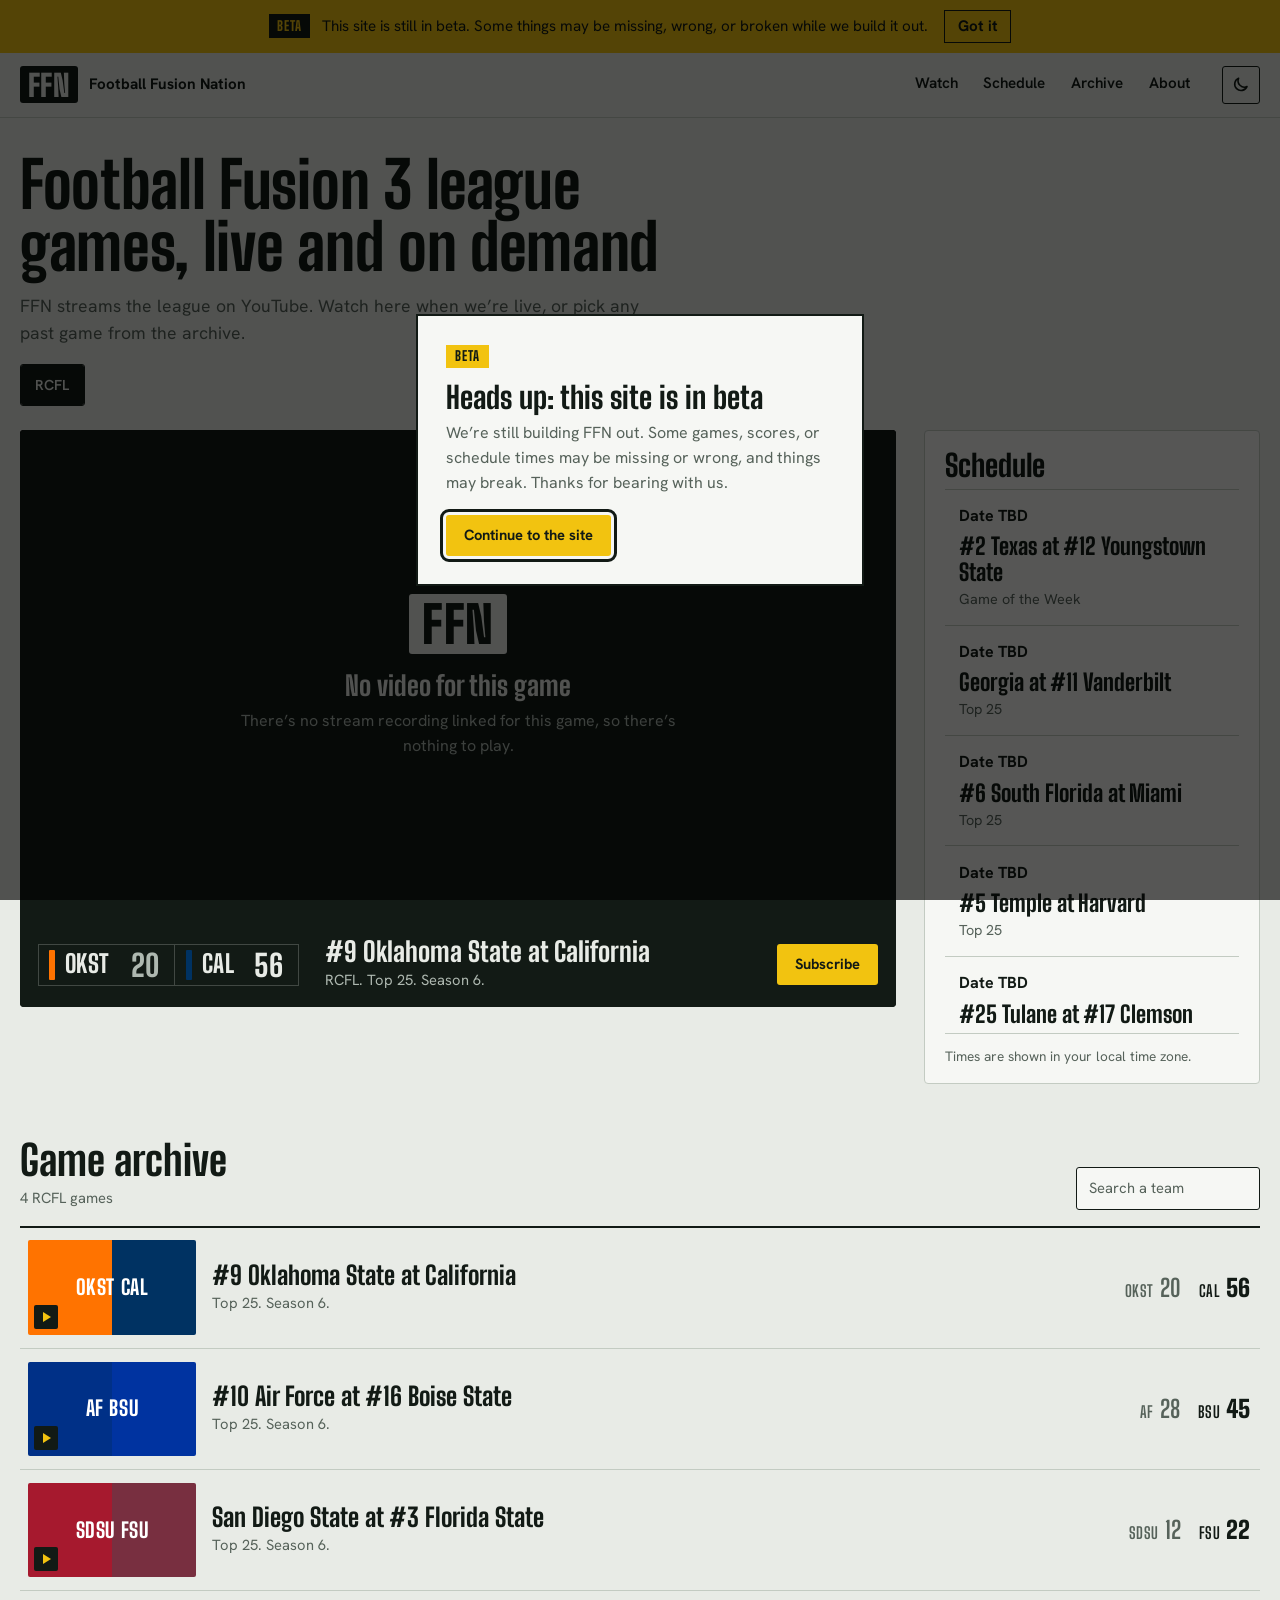
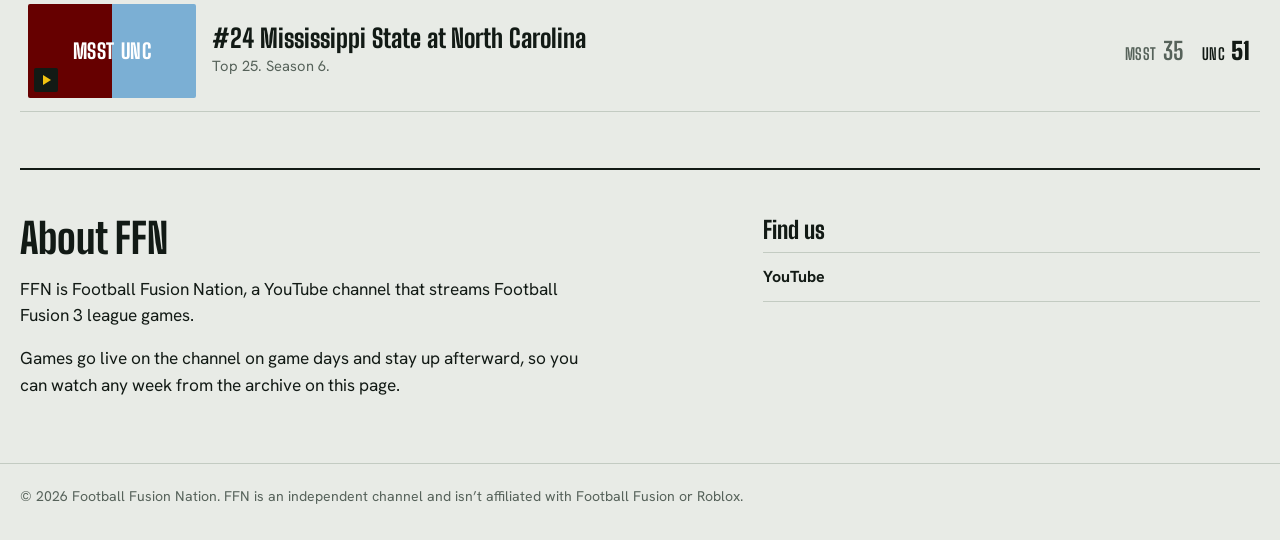
==== index.html @ 001ee881 "Add files via upload" ====
<!doctype html>
<html lang="en">
<head>
<meta charset="utf-8">
<meta name="viewport" content="width=device-width, initial-scale=1">
<script>
  try {
    var t = localStorage.getItem("ffn-theme");
    if (!t) t = matchMedia("(prefers-color-scheme: dark)").matches ? "dark" : "light";
    document.documentElement.setAttribute("data-theme", t);
  } catch (e) {}
</script>
<title>FFN | Football Fusion Nation</title>
<meta name="description" content="Watch Football Fusion 3 league games live and on demand from the FFN YouTube channel.">
<link rel="icon" href="assets/favicon.svg" type="image/svg+xml">
<link rel="preconnect" href="https://fonts.googleapis.com">
<link rel="preconnect" href="https://fonts.gstatic.com" crossorigin>
<link href="https://fonts.googleapis.com/css2?family=Big+Shoulders+Display:wght@700;800;900&family=Hanken+Grotesk:wght@400;500;600;700&display=swap" rel="stylesheet">
<link rel="stylesheet" href="css/style.css">
</head>
<body>

<div class="beta-banner" id="beta-banner" role="region" aria-label="Beta notice" hidden>
  <p><b>Beta</b> This site is still in beta. Some things may be missing, wrong, or broken while we build it out.</p>
  <button type="button" id="beta-close" aria-label="Dismiss beta notice">Got it</button>
</div>

<dialog class="beta-modal" id="beta-modal" aria-labelledby="beta-modal-title">
  <span class="beta-tag">Beta</span>
  <h2 id="beta-modal-title">Heads up: this site is in beta</h2>
  <p>We&rsquo;re still building FFN out. Some games, scores, or schedule times may be missing or wrong, and things may break. Thanks for bearing with us.</p>
  <button type="button" class="btn btn-flag" id="beta-modal-ok">Continue to the site</button>
</dialog>

<header class="site-header">
  <div class="wrap bar">
    <a class="brand" href="#watch" aria-label="FFN, Football Fusion Nation">
      <span class="brand-mark">FFN</span>
      <span class="brand-name">Football Fusion Nation</span>
    </a>
    <nav aria-label="Main">
      <a href="#watch">Watch</a>
      <a href="#schedule">Schedule</a>
      <a href="#archive">Archive</a>
      <a href="#about">About</a>
    </nav>
    <a class="live-pill" id="live-pill" href="#watch" hidden><span class="dot" aria-hidden="true"></span>Live<span class="now-word"> now</span></a>
    <button class="theme-toggle" id="theme-toggle" type="button" aria-label="Switch to dark mode" aria-pressed="false">
      <svg class="moon" viewBox="0 0 24 24" aria-hidden="true"><path d="M20 14.5A8 8 0 0 1 9.5 4 8 8 0 1 0 20 14.5z"/></svg>
      <svg class="sun" viewBox="0 0 24 24" aria-hidden="true"><circle cx="12" cy="12" r="4"/><path d="M12 2v2M12 20v2M4.9 4.9l1.4 1.4M17.7 17.7l1.4 1.4M2 12h2M20 12h2M4.9 19.1l1.4-1.4M17.7 6.3l1.4-1.4"/></svg>
    </button>
  </div>
</header>

<main>
  <section class="hero wrap" id="watch" aria-labelledby="hero-title">
    <div class="hero-head">
      <h1 id="hero-title">Football Fusion 3 league games, live and on demand</h1>
      <p>FFN streams the league on YouTube. Watch here when we&rsquo;re live, or pick any past game from the archive.</p>
      <div class="seg league-tabs" id="league-tabs" role="group" aria-label="League" hidden></div>
    </div>

    <div class="stage">
      <div class="stage-main">
        <div class="player" id="player"></div>
        <div class="now" id="now"></div>
      </div>

      <aside class="panel schedule" id="schedule" aria-labelledby="sched-title">
        <h2 id="sched-title">Schedule</h2>
        <ol class="sched-list" id="sched-list"></ol>
        <p class="sched-note">Times are shown in your local time zone.</p>
      </aside>
    </div>
  </section>

  <section class="archive wrap" id="archive" aria-labelledby="archive-title">
    <div class="section-head">
      <div>
        <h2 id="archive-title">Game archive</h2>
        <p class="count" id="count" aria-live="polite"></p>
      </div>
      <div class="filters">
        <div class="seg" id="seasons" role="group" aria-label="Filter by season"></div>
        <label class="search">
          <span class="sr-only">Search by team</span>
          <input type="search" id="search" placeholder="Search a team" autocomplete="off">
        </label>
      </div>
    </div>
    <ul class="rows" id="rows"></ul>
  </section>

  <section class="about wrap" id="about" aria-labelledby="about-title">
    <div class="about-copy">
      <h2 id="about-title">About FFN</h2>
      <div id="about-text"></div>
    </div>
    <div class="about-links">
      <h3>Find us</h3>
      <ul id="link-list"></ul>
    </div>
  </section>
</main>

<footer class="site-footer">
  <div class="wrap">
    <p>&copy; <span id="year"></span> Football Fusion Nation. FFN is an independent channel and isn&rsquo;t affiliated with Football Fusion or Roblox.</p>
  </div>
</footer>

<script src="js/config.js"></script>
<script src="js/app.js"></script>
</body>
</html>
---- css/style.css ----
:root {
  --chalk: #E8EBE6;
  --paper: #F6F7F4;
  --ink: #121A15;
  --turf: #2D5A3D;
  --flag: #F2C310;
  --line: #C3CBC2;
  --muted: #56625A;
  --on-ink-muted: #AEB8B0;
  --deep: #121A15;      /* always-dark surfaces: player, now-playing bar */
  --on-deep: #E8EBE6;
  color-scheme: light;
  --display: "Big Shoulders Display", "Arial Narrow", "Helvetica Neue", Arial, sans-serif;
  --text: "Hanken Grotesk", "Helvetica Neue", Arial, sans-serif;
}

:root[data-theme="dark"] {
  --chalk: #121212;
  --paper: #1c1c1c;
  --ink: #ececec;
  --turf: #d4d4d4;
  --line: #2e2e2e;
  --muted: #9a9a9a;
  --deep: #000000;
  --on-deep: #ececec;
  --on-ink-muted: #b0b0b0;
  color-scheme: dark;
}

*, *::before, *::after { box-sizing: border-box; }
[hidden] { display: none !important; }
html { scroll-padding-top: 5rem; scroll-behavior: smooth; }
body {
  margin: 0;
  background: var(--chalk);
  color: var(--ink);
  font: 400 1rem/1.55 var(--text);
  -webkit-font-smoothing: antialiased;
}
a { color: var(--turf); }
a:hover { color: var(--ink); }
h1, h2, h3, p, ul, ol { margin: 0; }
ul, ol { padding: 0; list-style: none; }
button { font: inherit; }
:focus-visible { outline: 3px solid var(--ink); outline-offset: 3px; }

.wrap { width: min(1240px, 100% - 2.5rem); margin-inline: auto; }
.sr-only {
  position: absolute; width: 1px; height: 1px; overflow: hidden;
  clip: rect(0 0 0 0); white-space: nowrap;
}

/* ---------- header ---------- */
.site-header {
  position: sticky; top: 0; z-index: 10;
  background: var(--chalk);
  border-bottom: 1px solid var(--line);
}
.bar { display: flex; align-items: center; gap: 2rem; height: 4rem; }
.brand { display: flex; align-items: center; gap: .7rem; text-decoration: none; color: var(--ink); }
.brand-mark {
  font: 900 1.9rem/1 var(--display);
  letter-spacing: .01em;
  background: var(--ink); color: var(--chalk);
  padding: .22rem .5rem .18rem;
  border-radius: 3px;
}
.brand-name { font-weight: 700; font-size: .95rem; }
.site-header nav { display: flex; gap: 1.6rem; margin-left: auto; }
.site-header nav a {
  color: var(--ink); text-decoration: none; font-weight: 600; font-size: .95rem;
  padding-block: .3rem; border-bottom: 2px solid transparent;
}
.site-header nav a:hover { border-bottom-color: var(--turf); }
.live-pill {
  display: inline-flex; align-items: center; gap: .45rem;
  background: var(--flag); color: #121A15;
  font-weight: 700; font-size: .85rem; text-decoration: none;
  padding: .3rem .75rem; border-radius: 2px;
}
.live-pill:hover { color: #121A15; background: #ffd42e; }
.dot { width: .55rem; height: .55rem; border-radius: 50%; background: #121A15; animation: pulse 1.6s ease-in-out infinite; }
@keyframes pulse { 50% { opacity: .25; } }

.theme-toggle {
  display: inline-flex; align-items: center; justify-content: center;
  width: 2.4rem; height: 2.4rem; flex: none; cursor: pointer;
  background: transparent; color: var(--ink);
  border: 1px solid var(--ink); border-radius: 3px;
}
.theme-toggle:hover { background: var(--paper); }
.theme-toggle svg { width: 1.2rem; height: 1.2rem; fill: none; stroke: currentColor; stroke-width: 2; stroke-linecap: round; stroke-linejoin: round; }
.theme-toggle .sun { display: none; }
:root[data-theme="dark"] .theme-toggle .sun { display: block; }
:root[data-theme="dark"] .theme-toggle .moon { display: none; }

/* ---------- hero ---------- */
.league-tabs { margin-top: 1.1rem; }
.filters[hidden] { display: none; }
.hero { padding-block: 2.25rem 3.5rem; }
.hero-head { margin-bottom: 1.5rem; max-width: 46rem; }
.hero-head h1 {
  font: 800 clamp(2.4rem, 5.2vw, 4rem)/.98 var(--display);
  letter-spacing: -.005em;
}
.hero-head p { margin-top: .8rem; color: var(--muted); font-size: 1.1rem; max-width: 40rem; }

.stage { display: grid; grid-template-columns: minmax(0, 1fr) 21rem; gap: 1.75rem; align-items: start; }
.stage-main { border-radius: 4px; overflow: hidden; background: var(--deep); }

.player { position: relative; aspect-ratio: 16 / 9; background: #000; }
.player iframe { position: absolute; inset: 0; width: 100%; height: 100%; border: 0; }
.player-empty {
  position: absolute; inset: 0;
  display: flex; flex-direction: column; align-items: center; justify-content: center;
  gap: .5rem; padding: 1.5rem; text-align: center;
  background: var(--deep); color: var(--on-deep);
}
.player-empty .brand-mark { background: var(--on-deep); color: var(--deep); font-size: 3.2rem; padding: .3rem .8rem .25rem; margin-bottom: .6rem; }
.empty-title { font: 800 1.7rem/1.1 var(--display); }
.empty-body { color: var(--on-ink-muted); max-width: 30rem; }

/* now playing bar */
.now {
  display: flex; flex-wrap: wrap; align-items: center; gap: 1rem 1.6rem;
  padding: .9rem 1.1rem;
  background: var(--deep); color: var(--on-deep);
}
.bug { display: flex; border: 1px solid rgba(232, 235, 230, .22); }
.bug-team { display: flex; align-items: center; gap: .6rem; padding: .3rem .95rem .3rem .65rem; }
.bug-team + .bug-team { border-left: 1px solid rgba(232, 235, 230, .22); }
.bug-swatch { width: .4rem; height: 1.9rem; border-radius: 1px; flex: none; }
.bug-abbr { font: 800 1.55rem/1 var(--display); letter-spacing: .02em; }
.bug-score { font: 800 1.9rem/1 var(--display); font-variant-numeric: tabular-nums; color: var(--on-ink-muted); min-width: 1.3em; text-align: right; }
.bug-team.won .bug-score { color: var(--on-deep); }
.live-tag {
  display: inline-flex; align-items: center; gap: .45rem; align-self: center;
  background: var(--flag); color: #121A15;
  font-weight: 700; font-size: .9rem; padding: .35rem .8rem; border-radius: 2px;
}
.now-meta { flex: 1 1 14rem; min-width: 0; }
.now-title { font: 800 1.7rem/1.1 var(--display); }
.now-sub { color: var(--on-ink-muted); font-size: .92rem; margin-top: .15rem; }
.actions { display: flex; flex-wrap: wrap; gap: .6rem; }
.btn {
  display: inline-block; cursor: pointer; text-decoration: none; text-align: center;
  font-weight: 700; font-size: .92rem; line-height: 1;
  padding: .7rem 1rem; border-radius: 3px; border: 2px solid transparent;
}
.btn-flag { background: var(--flag); color: #121A15; }
.btn-flag:hover { background: #ffd42e; color: #121A15; }
.btn-ghost { background: transparent; color: var(--on-deep); border-color: rgba(232, 235, 230, .4); }
.btn-ghost:hover { border-color: var(--on-deep); color: var(--on-deep); }
.now :focus-visible { outline-color: var(--flag); }

/* schedule */
.panel { background: var(--paper); border: 1px solid var(--line); border-radius: 4px; }
.schedule { padding: 1.2rem 1.25rem 1rem; }
.schedule h2 { font: 800 1.9rem/1 var(--display); margin-bottom: .5rem; }
.sched-item { padding: .9rem 0 .9rem .9rem; border-top: 1px solid var(--line); position: relative; }
.sched-item.is-next::before, .sched-item.is-live::before {
  content: ""; position: absolute; left: 0; top: .9rem; bottom: .9rem; width: 4px; background: var(--flag);
}
.sched-when { font-weight: 700; }
.sched-time { color: var(--muted); font-size: .92rem; }
.sched-match { font: 800 1.45rem/1.1 var(--display); margin-top: .35rem; }
.sched-meta { color: var(--muted); font-size: .9rem; margin-top: .15rem; }
.sched-item .live-tag { margin-top: .5rem; }
.sched-empty { padding: .9rem 0; border-top: 1px solid var(--line); color: var(--muted); }
.sched-note { border-top: 1px solid var(--line); padding-top: .8rem; color: var(--muted); font-size: .85rem; }

/* ---------- archive ---------- */
.archive { padding-block: 0 3.5rem; }
.section-head {
  display: flex; flex-wrap: wrap; align-items: flex-end; justify-content: space-between;
  gap: 1rem 2rem; padding-bottom: 1rem; border-bottom: 2px solid var(--ink);
}
.section-head h2, .about h2 { font: 800 2.6rem/1 var(--display); }
.count { color: var(--muted); font-size: .92rem; margin-top: .3rem; }
.filters { display: flex; flex-wrap: wrap; gap: .75rem; }
.seg { display: inline-flex; border: 1px solid var(--ink); border-radius: 3px; overflow: hidden; }
.seg button {
  background: transparent; color: var(--ink); border: 0; cursor: pointer;
  font-weight: 600; font-size: .9rem; padding: .55rem .9rem;
}
.seg button + button { border-left: 1px solid var(--ink); }
.seg button:hover { background: var(--paper); }
.seg button[aria-pressed="true"] { background: var(--ink); color: var(--chalk); }
.search input {
  font: inherit; font-size: .92rem; width: 11.5rem;
  padding: .55rem .75rem; background: var(--paper); color: var(--ink);
  border: 1px solid var(--ink); border-radius: 3px;
}
.search input::placeholder { color: var(--muted); }

.row {
  display: grid; grid-template-columns: 10.5rem minmax(0, 1fr) auto; gap: 1rem; align-items: center;
  width: 100%; text-align: left; cursor: pointer;
  background: transparent; color: inherit; border: 0; border-bottom: 1px solid var(--line);
  padding: .8rem .6rem .8rem .5rem;
}
.row:hover { background: var(--paper); }
.row[aria-current="true"] { background: var(--paper); box-shadow: inset 4px 0 0 var(--flag); }
.row:focus-visible { outline-offset: -3px; }
.thumb {
  position: relative; aspect-ratio: 16 / 9; background: var(--deep); overflow: hidden; border-radius: 2px;
}
.thumb img { display: block; width: 100%; height: 100%; object-fit: cover; }
.thumb.blank { display: flex; align-items: center; justify-content: center; color: #fff; font: 800 1.3rem/1 var(--display); letter-spacing: .03em; }
.thumb::after {
  content: ""; position: absolute; left: .4rem; bottom: .4rem; width: 1.5rem; height: 1.5rem;
  background: #121A15 url("data:image/svg+xml,%3Csvg xmlns='http://www.w3.org/2000/svg' viewBox='0 0 24 24'%3E%3Cpath d='M9 7l8 5-8 5z' fill='%23F2C310'/%3E%3C/svg%3E") center / 100% no-repeat;
  border-radius: 2px;
}
.row-title, .row-sub { display: block; }
.row-title { font: 800 1.6rem/1.1 var(--display); }
.row-sub { color: var(--muted); font-size: .92rem; margin-top: .15rem; }
.row-score { display: flex; gap: 1.1rem; font-variant-numeric: tabular-nums; font-weight: 600; color: var(--muted); }
.row-score .side { display: inline-flex; gap: .4rem; align-items: baseline; }
.row-score .abbr { font: 700 1rem/1 var(--display); letter-spacing: .03em; }
.row-score .num { font: 700 1.5rem/1 var(--display); }
.row-score .win { color: var(--ink); }
.row-score .win .num { font-weight: 900; }
.rows-empty { padding: 2rem .5rem; color: var(--muted); }

/* ---------- about ---------- */
.about {
  display: grid; grid-template-columns: minmax(0, 1.4fr) minmax(0, 1fr); gap: 3rem;
  padding-block: 3rem 4rem; border-top: 2px solid var(--ink);
}
.about-copy p { margin-top: 1rem; max-width: 36rem; font-size: 1.08rem; }
.about-links h3 { font: 800 1.5rem/1 var(--display); margin-bottom: .6rem; }
.about-links li { border-top: 1px solid var(--line); }
.about-links li:last-child { border-bottom: 1px solid var(--line); }
.about-links a { display: block; padding: .75rem 0; font-weight: 700; color: var(--ink); text-decoration: none; }
.about-links a:hover { color: var(--turf); text-decoration: underline; text-underline-offset: 3px; }

.site-footer { border-top: 1px solid var(--line); padding-block: 1.4rem 2rem; color: var(--muted); font-size: .88rem; }

/* ---------- small screens ---------- */
@media (max-width: 980px) {
  .stage { grid-template-columns: minmax(0, 1fr); }
  .about { grid-template-columns: minmax(0, 1fr); gap: 2rem; }
}
@media (max-width: 640px) {
  .wrap { width: calc(100% - 1.75rem); }
  .brand-name { display: none; }
  .bar { gap: .5rem; }
  .brand-mark { font-size: 1.6rem; padding-inline: .4rem; }
  .live-pill { padding-inline: .5rem; }
  .site-header nav { gap: .75rem; }
  .site-header nav a[href="#about"], .now-word { display: none; }
  .site-header nav a { font-size: .88rem; }
  .row { grid-template-columns: 6.5rem minmax(0, 1fr); gap: .75rem; }
  .row-score { grid-column: 2; }
  .row-title { font-size: 1.35rem; }
  .thumb.blank { font-size: .95rem; }
  .hero { padding-top: 1.5rem; }
  .search input { width: 100%; }
  .search { flex: 1 1 100%; }
  .section-head h2, .about h2 { font-size: 2.1rem; }
}
@media (prefers-reduced-motion: reduce) {
  html { scroll-behavior: auto; }
  .dot { animation: none; }
}

/* long schedules scroll inside the panel */
.sched-list { max-height: 34rem; overflow-y: auto; }

/* beta notice */
.beta-banner {
  display: flex; align-items: center; justify-content: center; gap: 1rem; flex-wrap: wrap;
  padding: .6rem 1rem; background: var(--flag); color: #121A15; font-size: .95rem; text-align: center;
}
.beta-banner p { margin: 0; }
.beta-banner b {
  font: 800 .85rem/1 var(--display); letter-spacing: .08em; text-transform: uppercase;
  background: #121A15; color: var(--flag); padding: .25rem .5rem; margin-right: .5rem;
}
.beta-banner button {
  font: inherit; font-weight: 700; color: #121A15; background: transparent;
  border: 1.5px solid #121A15; padding: .25rem .8rem; cursor: pointer;
}
.beta-banner button:hover { background: #121A15; color: var(--flag); }
.beta-banner button:focus-visible { outline: 3px solid #121A15; outline-offset: 2px; }

/* beta popup */
.beta-modal {
  width: min(92vw, 28rem); padding: 1.75rem; border: 2px solid var(--ink);
  background: var(--paper); color: var(--ink); text-align: left;
}
.beta-modal::backdrop { background: rgba(0, 0, 0, .65); }
.beta-modal .beta-tag {
  display: inline-block; font: 800 .85rem/1 var(--display); letter-spacing: .08em; text-transform: uppercase;
  background: var(--flag); color: #121A15; padding: .3rem .55rem;
}
.beta-modal h2 { margin: .8rem 0 .5rem; font: 800 1.9rem/1.05 var(--display); }
.beta-modal p { margin: 0 0 1.2rem; color: var(--muted); }
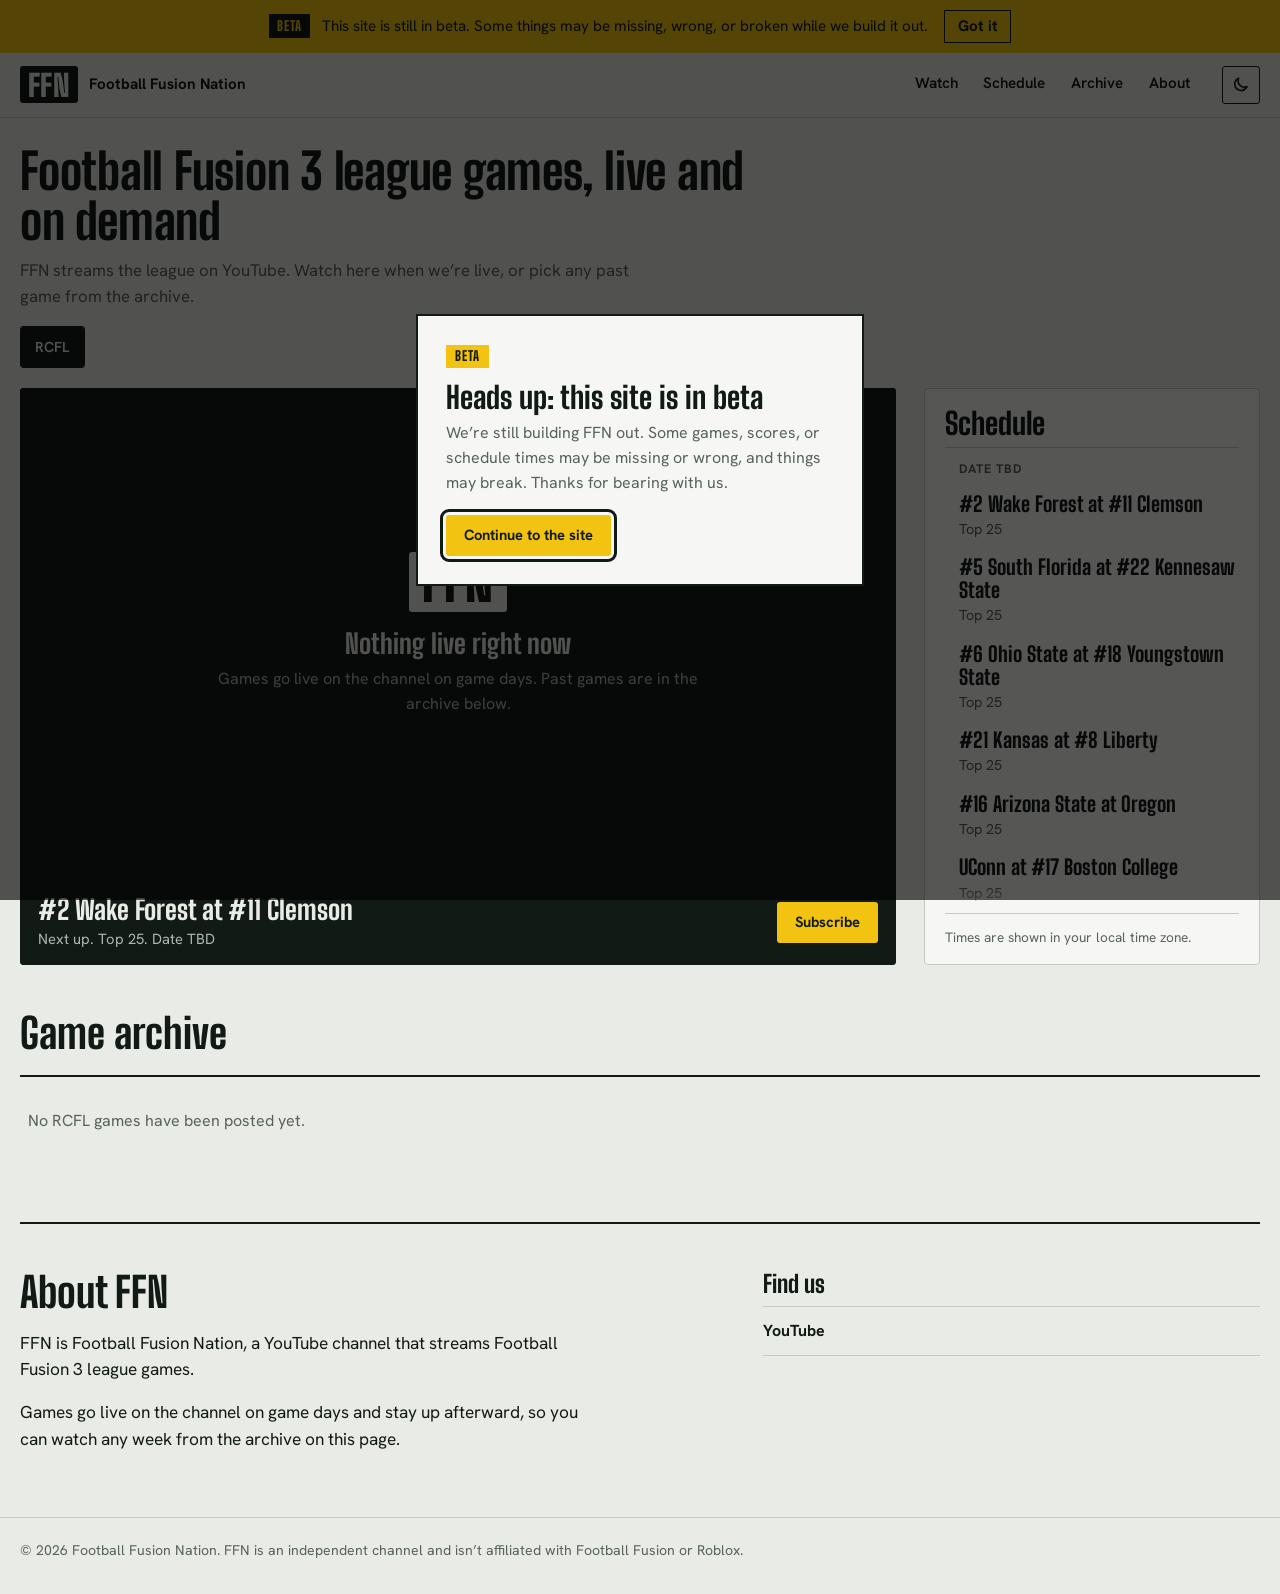
==== commit 70e5a1eb: "Add files via upload" ====
--- a/index.html
+++ b/index.html
@@ -68,7 +68,7 @@
 
       <aside class="panel schedule" id="schedule" aria-labelledby="sched-title">
         <h2 id="sched-title">Schedule</h2>
-        <ol class="sched-list" id="sched-list"></ol>
+        <div class="sched-scroll"><ol class="sched-list" id="sched-list"></ol></div>
         <p class="sched-note">Times are shown in your local time zone.</p>
       </aside>
     </div>
--- a/css/style.css
+++ b/css/style.css
@@ -97,15 +97,15 @@
 /* ---------- hero ---------- */
 .league-tabs { margin-top: 1.1rem; }
 .filters[hidden] { display: none; }
-.hero { padding-block: 2.25rem 3.5rem; }
-.hero-head { margin-bottom: 1.5rem; max-width: 46rem; }
+.hero { padding-block: 1.75rem 3rem; }
+.hero-head { margin-bottom: 1.25rem; max-width: 46rem; }
 .hero-head h1 {
-  font: 800 clamp(2.4rem, 5.2vw, 4rem)/.98 var(--display);
+  font: 800 clamp(2.1rem, 4vw, 3.1rem)/1.02 var(--display);
   letter-spacing: -.005em;
 }
-.hero-head p { margin-top: .8rem; color: var(--muted); font-size: 1.1rem; max-width: 40rem; }
-
-.stage { display: grid; grid-template-columns: minmax(0, 1fr) 21rem; gap: 1.75rem; align-items: start; }
+.hero-head p { margin-top: .6rem; color: var(--muted); font-size: 1.05rem; max-width: 40rem; }
+
+.stage { display: grid; grid-template-columns: minmax(0, 1fr) 21rem; gap: 1.75rem; align-items: stretch; }
 .stage-main { border-radius: 4px; overflow: hidden; background: var(--deep); }
 
 .player { position: relative; aspect-ratio: 16 / 9; background: #000; }
@@ -155,7 +155,7 @@
 
 /* schedule */
 .panel { background: var(--paper); border: 1px solid var(--line); border-radius: 4px; }
-.schedule { padding: 1.2rem 1.25rem 1rem; }
+.schedule { padding: 1.2rem 1.25rem 1rem; display: flex; flex-direction: column; }
 .schedule h2 { font: 800 1.9rem/1 var(--display); margin-bottom: .5rem; }
 .sched-item { padding: .9rem 0 .9rem .9rem; border-top: 1px solid var(--line); position: relative; }
 .sched-item.is-next::before, .sched-item.is-live::before {
@@ -265,8 +265,23 @@
   .dot { animation: none; }
 }
 
-/* long schedules scroll inside the panel */
-.sched-list { max-height: 34rem; overflow-y: auto; }
+/* long schedules scroll inside the panel, which matches the player's height on wide screens */
+.sched-scroll { flex: 1 1 auto; position: relative; min-height: 14rem; }
+.sched-list {
+  position: absolute; inset: 0; overflow-y: auto; padding-bottom: 1.5rem;
+  -webkit-mask-image: linear-gradient(to bottom, #000 calc(100% - 1.75rem), transparent);
+  mask-image: linear-gradient(to bottom, #000 calc(100% - 1.75rem), transparent);
+}
+.sched-group {
+  padding: .75rem 0 .35rem .9rem; border-top: 1px solid var(--line);
+  font-weight: 700; font-size: .78rem; letter-spacing: .08em; text-transform: uppercase; color: var(--muted);
+}
+.sched-item.tbd { padding-block: .5rem; border-top: 0; }
+.sched-item.tbd .sched-match { margin-top: 0; font-size: 1.3rem; }
+@media (max-width: 980px) {
+  .sched-scroll { min-height: 0; }
+  .sched-list { position: static; max-height: 26rem; }
+}
 
 /* beta notice */
 .beta-banner {
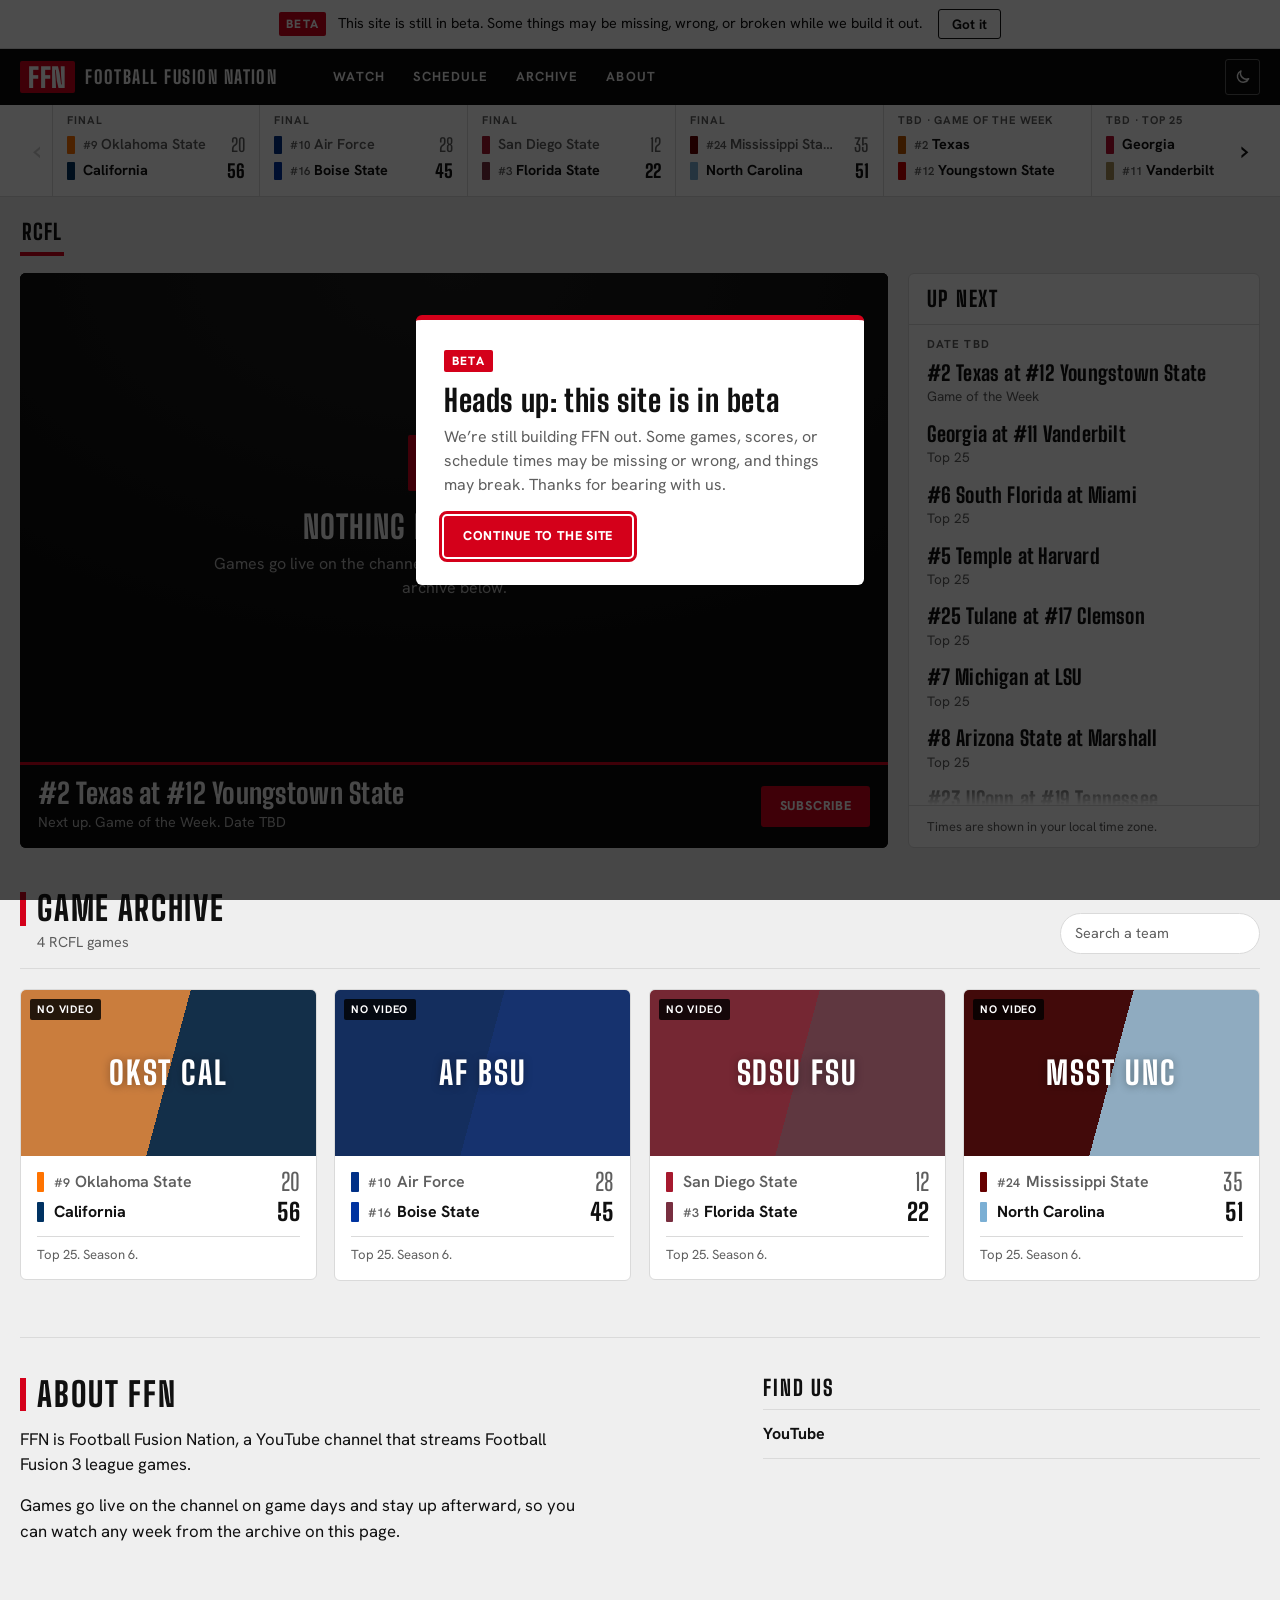
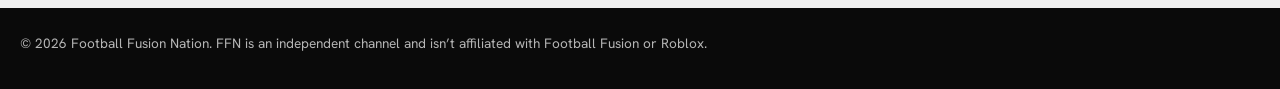
==== commit 2b41966b: "Add files via upload" ====
--- a/index.html
+++ b/index.html
@@ -52,13 +52,18 @@
   </div>
 </header>
 
+<section class="scorestrip" id="scorestrip" aria-label="Scores and upcoming games" hidden>
+  <div class="wrap strip-wrap">
+    <button class="strip-arrow" id="strip-prev" type="button" aria-label="Scroll scores left">&lsaquo;</button>
+    <div class="strip" id="strip"></div>
+    <button class="strip-arrow" id="strip-next" type="button" aria-label="Scroll scores right">&rsaquo;</button>
+  </div>
+</section>
+
 <main>
   <section class="hero wrap" id="watch" aria-labelledby="hero-title">
-    <div class="hero-head">
-      <h1 id="hero-title">Football Fusion 3 league games, live and on demand</h1>
-      <p>FFN streams the league on YouTube. Watch here when we&rsquo;re live, or pick any past game from the archive.</p>
-      <div class="seg league-tabs" id="league-tabs" role="group" aria-label="League" hidden></div>
-    </div>
+    <h1 class="sr-only" id="hero-title">Football Fusion Nation: Football Fusion 3 league games, live and on demand</h1>
+    <div class="seg league-tabs" id="league-tabs" role="group" aria-label="League" hidden></div>
 
     <div class="stage">
       <div class="stage-main">
@@ -67,7 +72,7 @@
       </div>
 
       <aside class="panel schedule" id="schedule" aria-labelledby="sched-title">
-        <h2 id="sched-title">Schedule</h2>
+        <h2 id="sched-title">Up next</h2>
         <div class="sched-scroll"><ol class="sched-list" id="sched-list"></ol></div>
         <p class="sched-note">Times are shown in your local time zone.</p>
       </aside>
@@ -88,7 +93,7 @@
         </label>
       </div>
     </div>
-    <ul class="rows" id="rows"></ul>
+    <ul class="cards" id="rows"></ul>
   </section>
 
   <section class="about wrap" id="about" aria-labelledby="about-title">
--- a/css/style.css
+++ b/css/style.css
@@ -1,50 +1,54 @@
+/* FFN site styles. Light and dark share one set of tokens. */
 :root {
-  --chalk: #E8EBE6;
-  --paper: #F6F7F4;
-  --ink: #121A15;
-  --turf: #2D5A3D;
-  --flag: #F2C310;
-  --line: #C3CBC2;
-  --muted: #56625A;
-  --on-ink-muted: #AEB8B0;
-  --deep: #121A15;      /* always-dark surfaces: player, now-playing bar */
-  --on-deep: #E8EBE6;
+  --chalk: #efefef;        /* page */
+  --paper: #ffffff;        /* cards, panels */
+  --ink: #101010;
+  --accent: #d4001a;
+  --flag: var(--accent);   /* kept for admin.css */
+  --on-accent: #ffffff;
+  --turf: #1a7a3c;         /* "ok" green in the admin */
+  --line: #dadada;
+  --muted: #5e5e5e;
+  --on-ink-muted: #b5b5b5;
+  --deep: #0a0a0a;         /* always-dark surfaces: header, player, footer */
+  --on-deep: #f2f2f2;
   color-scheme: light;
   --display: "Big Shoulders Display", "Arial Narrow", "Helvetica Neue", Arial, sans-serif;
   --text: "Hanken Grotesk", "Helvetica Neue", Arial, sans-serif;
 }
 
 :root[data-theme="dark"] {
-  --chalk: #121212;
-  --paper: #1c1c1c;
-  --ink: #ececec;
-  --turf: #d4d4d4;
-  --line: #2e2e2e;
-  --muted: #9a9a9a;
+  --chalk: #0e0e0e;
+  --paper: #1a1a1a;
+  --ink: #f0f0f0;
+  --accent: #ff2a3f;
+  --turf: #7bd88f;
+  --line: #2b2b2b;
+  --muted: #9d9d9d;
   --deep: #000000;
-  --on-deep: #ececec;
+  --on-deep: #f0f0f0;
   --on-ink-muted: #b0b0b0;
   color-scheme: dark;
 }
 
 *, *::before, *::after { box-sizing: border-box; }
 [hidden] { display: none !important; }
-html { scroll-padding-top: 5rem; scroll-behavior: smooth; }
+html { scroll-padding-top: 4.5rem; scroll-behavior: smooth; }
 body {
   margin: 0;
   background: var(--chalk);
   color: var(--ink);
-  font: 400 1rem/1.55 var(--text);
+  font: 400 1rem/1.5 var(--text);
   -webkit-font-smoothing: antialiased;
 }
-a { color: var(--turf); }
-a:hover { color: var(--ink); }
+a { color: var(--ink); text-underline-offset: 3px; }
+a:hover { color: var(--accent); }
 h1, h2, h3, p, ul, ol { margin: 0; }
 ul, ol { padding: 0; list-style: none; }
 button { font: inherit; }
-:focus-visible { outline: 3px solid var(--ink); outline-offset: 3px; }
-
-.wrap { width: min(1240px, 100% - 2.5rem); margin-inline: auto; }
+:focus-visible { outline: 3px solid var(--accent); outline-offset: 2px; }
+
+.wrap { width: min(1280px, 100% - 2.5rem); margin-inline: auto; }
 .sr-only {
   position: absolute; width: 1px; height: 1px; overflow: hidden;
   clip: rect(0 0 0 0); white-space: nowrap;
@@ -53,60 +57,104 @@
 /* ---------- header ---------- */
 .site-header {
   position: sticky; top: 0; z-index: 10;
-  background: var(--chalk);
-  border-bottom: 1px solid var(--line);
-}
-.bar { display: flex; align-items: center; gap: 2rem; height: 4rem; }
-.brand { display: flex; align-items: center; gap: .7rem; text-decoration: none; color: var(--ink); }
+  background: var(--deep); color: var(--on-deep);
+}
+.bar { display: flex; align-items: center; gap: 1.5rem; height: 3.5rem; }
+.brand { display: flex; align-items: center; gap: .65rem; text-decoration: none; color: var(--on-deep); }
+.brand:hover { color: var(--on-deep); }
 .brand-mark {
-  font: 900 1.9rem/1 var(--display);
-  letter-spacing: .01em;
-  background: var(--ink); color: var(--chalk);
-  padding: .22rem .5rem .18rem;
-  border-radius: 3px;
-}
-.brand-name { font-weight: 700; font-size: .95rem; }
-.site-header nav { display: flex; gap: 1.6rem; margin-left: auto; }
+  font: 900 1.7rem/1 var(--display);
+  letter-spacing: .02em;
+  background: var(--accent); color: var(--on-accent);
+  padding: .2rem .5rem .16rem;
+  border-radius: 2px;
+}
+.brand-name { font: 800 1.15rem/1 var(--display); letter-spacing: .08em; text-transform: uppercase; }
+.site-header nav { display: flex; gap: .25rem; margin-left: 1.25rem; }
 .site-header nav a {
-  color: var(--ink); text-decoration: none; font-weight: 600; font-size: .95rem;
-  padding-block: .3rem; border-bottom: 2px solid transparent;
-}
-.site-header nav a:hover { border-bottom-color: var(--turf); }
+  color: var(--on-deep); text-decoration: none;
+  font: 700 .82rem/1 var(--text); letter-spacing: .08em; text-transform: uppercase;
+  padding: 1.3rem .75rem 1.2rem; border-bottom: 3px solid transparent;
+}
+.site-header nav a:hover { border-bottom-color: var(--accent); color: var(--on-deep); }
 .live-pill {
+  margin-left: auto;
   display: inline-flex; align-items: center; gap: .45rem;
-  background: var(--flag); color: #121A15;
-  font-weight: 700; font-size: .85rem; text-decoration: none;
-  padding: .3rem .75rem; border-radius: 2px;
-}
-.live-pill:hover { color: #121A15; background: #ffd42e; }
-.dot { width: .55rem; height: .55rem; border-radius: 50%; background: #121A15; animation: pulse 1.6s ease-in-out infinite; }
+  background: var(--accent); color: var(--on-accent);
+  font: 800 .78rem/1 var(--text); letter-spacing: .08em; text-transform: uppercase; text-decoration: none;
+  padding: .45rem .7rem; border-radius: 2px;
+}
+.live-pill:hover { color: var(--on-accent); filter: brightness(1.1); }
+.dot { width: .55rem; height: .55rem; border-radius: 50%; background: currentColor; animation: pulse 1.6s ease-in-out infinite; }
 @keyframes pulse { 50% { opacity: .25; } }
 
 .theme-toggle {
+  margin-left: auto;
   display: inline-flex; align-items: center; justify-content: center;
-  width: 2.4rem; height: 2.4rem; flex: none; cursor: pointer;
-  background: transparent; color: var(--ink);
-  border: 1px solid var(--ink); border-radius: 3px;
-}
-.theme-toggle:hover { background: var(--paper); }
-.theme-toggle svg { width: 1.2rem; height: 1.2rem; fill: none; stroke: currentColor; stroke-width: 2; stroke-linecap: round; stroke-linejoin: round; }
+  width: 2.2rem; height: 2.2rem; flex: none; cursor: pointer;
+  background: transparent; color: var(--on-deep);
+  border: 1px solid rgba(255, 255, 255, .35); border-radius: 3px;
+}
+.live-pill:not([hidden]) + .theme-toggle { margin-left: 0; }
+.theme-toggle:hover { border-color: var(--on-deep); }
+.theme-toggle svg { width: 1.1rem; height: 1.1rem; fill: none; stroke: currentColor; stroke-width: 2; stroke-linecap: round; stroke-linejoin: round; }
 .theme-toggle .sun { display: none; }
 :root[data-theme="dark"] .theme-toggle .sun { display: block; }
 :root[data-theme="dark"] .theme-toggle .moon { display: none; }
 
+/* ---------- score strip ---------- */
+.scorestrip { background: var(--paper); border-bottom: 1px solid var(--line); }
+.strip-wrap { display: flex; align-items: stretch; }
+.strip {
+  display: flex; flex: 1; min-width: 0; overflow-x: auto;
+  scroll-snap-type: x proximity; scrollbar-width: none;
+}
+.strip::-webkit-scrollbar { display: none; }
+.strip-arrow {
+  flex: none; width: 2rem; border: 0; background: transparent; color: var(--ink);
+  font: 400 1.9rem/1 var(--text); cursor: pointer;
+}
+.strip-arrow:hover:not([disabled]) { color: var(--accent); }
+.strip-arrow[disabled] { opacity: .2; cursor: default; }
+.sc {
+  flex: none; width: 13rem; scroll-snap-align: start; text-align: left;
+  display: block; padding: .6rem .9rem .7rem;
+  background: transparent; color: var(--ink);
+  border: 0; border-right: 1px solid var(--line); border-radius: 0;
+}
+.strip .sc:first-child { border-left: 1px solid var(--line); }
+button.sc { cursor: pointer; }
+button.sc:hover { background: var(--chalk); }
+.sc[aria-current="true"] { box-shadow: inset 0 -3px 0 var(--accent); }
+.sc-status {
+  display: flex; align-items: center; gap: .4rem; margin-bottom: .4rem;
+  font: 700 .7rem/1 var(--text); letter-spacing: .07em; text-transform: uppercase; color: var(--muted);
+}
+.sc-status-text { overflow: hidden; text-overflow: ellipsis; white-space: nowrap; }
+.sc.live .sc-status { color: var(--accent); }
+.sc-team { display: flex; align-items: center; gap: .5rem; padding: .14rem 0; }
+.sc-swatch { flex: none; width: .45rem; height: 1.15rem; border-radius: 1px; }
+.sc-name { flex: 1; min-width: 0; overflow: hidden; text-overflow: ellipsis; white-space: nowrap; font-weight: 700; font-size: .9rem; }
+.sc-rank { font-weight: 600; font-size: .72rem; color: var(--muted); margin-right: .3rem; }
+.sc-score { font: 800 1.15rem/1 var(--display); font-variant-numeric: tabular-nums; min-width: 1.4em; text-align: right; }
+.sc-team.lose .sc-name, .sc-team.lose .sc-score { color: var(--muted); font-weight: 600; }
+
 /* ---------- hero ---------- */
-.league-tabs { margin-top: 1.1rem; }
-.filters[hidden] { display: none; }
-.hero { padding-block: 1.75rem 3rem; }
-.hero-head { margin-bottom: 1.25rem; max-width: 46rem; }
-.hero-head h1 {
-  font: 800 clamp(2.1rem, 4vw, 3.1rem)/1.02 var(--display);
-  letter-spacing: -.005em;
-}
-.hero-head p { margin-top: .6rem; color: var(--muted); font-size: 1.05rem; max-width: 40rem; }
-
-.stage { display: grid; grid-template-columns: minmax(0, 1fr) 21rem; gap: 1.75rem; align-items: stretch; }
-.stage-main { border-radius: 4px; overflow: hidden; background: var(--deep); }
+.hero { padding-block: 1.25rem 2.75rem; }
+.league-tabs {
+  display: flex; gap: 1.5rem; margin-bottom: 1.1rem;
+  border-bottom: 1px solid var(--line);
+}
+.league-tabs button {
+  background: transparent; color: var(--muted); border: 0; border-bottom: 4px solid transparent; margin-bottom: -1px;
+  font: 800 1.35rem/1 var(--display); letter-spacing: .06em; text-transform: uppercase;
+  padding: .35rem .1rem .5rem; cursor: pointer;
+}
+.league-tabs button:hover { color: var(--ink); }
+.league-tabs button[aria-pressed="true"] { color: var(--ink); border-bottom-color: var(--accent); }
+
+.stage { display: grid; grid-template-columns: minmax(0, 1fr) 22rem; gap: 1.25rem; align-items: stretch; }
+.stage-main { border-radius: 6px; overflow: hidden; background: var(--deep); }
 
 .player { position: relative; aspect-ratio: 16 / 9; background: #000; }
 .player iframe { position: absolute; inset: 0; width: 100%; height: 100%; border: 0; }
@@ -114,158 +162,54 @@
   position: absolute; inset: 0;
   display: flex; flex-direction: column; align-items: center; justify-content: center;
   gap: .5rem; padding: 1.5rem; text-align: center;
-  background: var(--deep); color: var(--on-deep);
-}
-.player-empty .brand-mark { background: var(--on-deep); color: var(--deep); font-size: 3.2rem; padding: .3rem .8rem .25rem; margin-bottom: .6rem; }
-.empty-title { font: 800 1.7rem/1.1 var(--display); }
+  background: radial-gradient(120% 120% at 50% 0%, #1d1d1d 0%, #090909 70%); color: var(--on-deep);
+}
+.player-empty .brand-mark { font-size: 3rem; padding: .3rem .8rem .25rem; margin-bottom: .7rem; }
+.empty-title { font: 800 2rem/1.05 var(--display); letter-spacing: .03em; text-transform: uppercase; }
 .empty-body { color: var(--on-ink-muted); max-width: 30rem; }
 
 /* now playing bar */
 .now {
-  display: flex; flex-wrap: wrap; align-items: center; gap: 1rem 1.6rem;
+  display: flex; flex-wrap: wrap; align-items: center; gap: .9rem 1.5rem;
   padding: .9rem 1.1rem;
   background: var(--deep); color: var(--on-deep);
-}
-.bug { display: flex; border: 1px solid rgba(232, 235, 230, .22); }
-.bug-team { display: flex; align-items: center; gap: .6rem; padding: .3rem .95rem .3rem .65rem; }
-.bug-team + .bug-team { border-left: 1px solid rgba(232, 235, 230, .22); }
+  border-top: 3px solid var(--accent);
+}
+.bug { display: flex; background: #1b1b1b; border-radius: 3px; overflow: hidden; }
+.bug-team { display: flex; align-items: center; gap: .6rem; padding: .35rem .95rem .35rem .7rem; }
+.bug-team + .bug-team { border-left: 1px solid #000; }
 .bug-swatch { width: .4rem; height: 1.9rem; border-radius: 1px; flex: none; }
-.bug-abbr { font: 800 1.55rem/1 var(--display); letter-spacing: .02em; }
+.bug-abbr { font: 800 1.5rem/1 var(--display); letter-spacing: .03em; }
 .bug-score { font: 800 1.9rem/1 var(--display); font-variant-numeric: tabular-nums; color: var(--on-ink-muted); min-width: 1.3em; text-align: right; }
 .bug-team.won .bug-score { color: var(--on-deep); }
 .live-tag {
   display: inline-flex; align-items: center; gap: .45rem; align-self: center;
-  background: var(--flag); color: #121A15;
-  font-weight: 700; font-size: .9rem; padding: .35rem .8rem; border-radius: 2px;
+  background: var(--accent); color: var(--on-accent);
+  font: 800 .78rem/1 var(--text); letter-spacing: .08em; text-transform: uppercase;
+  padding: .4rem .65rem; border-radius: 2px;
 }
 .now-meta { flex: 1 1 14rem; min-width: 0; }
-.now-title { font: 800 1.7rem/1.1 var(--display); }
-.now-sub { color: var(--on-ink-muted); font-size: .92rem; margin-top: .15rem; }
+.now-title { font: 800 1.75rem/1.05 var(--display); letter-spacing: .01em; }
+.now-sub { color: var(--on-ink-muted); font-size: .9rem; margin-top: .25rem; }
 .actions { display: flex; flex-wrap: wrap; gap: .6rem; }
 .btn {
   display: inline-block; cursor: pointer; text-decoration: none; text-align: center;
-  font-weight: 700; font-size: .92rem; line-height: 1;
-  padding: .7rem 1rem; border-radius: 3px; border: 2px solid transparent;
-}
-.btn-flag { background: var(--flag); color: #121A15; }
-.btn-flag:hover { background: #ffd42e; color: #121A15; }
-.btn-ghost { background: transparent; color: var(--on-deep); border-color: rgba(232, 235, 230, .4); }
+  font: 800 .8rem/1 var(--text); letter-spacing: .06em; text-transform: uppercase;
+  padding: .75rem 1.05rem; border-radius: 3px; border: 2px solid transparent;
+}
+.btn-flag { background: var(--accent); color: var(--on-accent); }
+.btn-flag:hover { color: var(--on-accent); filter: brightness(1.1); }
+.btn-ghost { background: transparent; color: var(--on-deep); border-color: rgba(255, 255, 255, .4); }
 .btn-ghost:hover { border-color: var(--on-deep); color: var(--on-deep); }
-.now :focus-visible { outline-color: var(--flag); }
-
-/* schedule */
-.panel { background: var(--paper); border: 1px solid var(--line); border-radius: 4px; }
-.schedule { padding: 1.2rem 1.25rem 1rem; display: flex; flex-direction: column; }
-.schedule h2 { font: 800 1.9rem/1 var(--display); margin-bottom: .5rem; }
-.sched-item { padding: .9rem 0 .9rem .9rem; border-top: 1px solid var(--line); position: relative; }
-.sched-item.is-next::before, .sched-item.is-live::before {
-  content: ""; position: absolute; left: 0; top: .9rem; bottom: .9rem; width: 4px; background: var(--flag);
-}
-.sched-when { font-weight: 700; }
-.sched-time { color: var(--muted); font-size: .92rem; }
-.sched-match { font: 800 1.45rem/1.1 var(--display); margin-top: .35rem; }
-.sched-meta { color: var(--muted); font-size: .9rem; margin-top: .15rem; }
-.sched-item .live-tag { margin-top: .5rem; }
-.sched-empty { padding: .9rem 0; border-top: 1px solid var(--line); color: var(--muted); }
-.sched-note { border-top: 1px solid var(--line); padding-top: .8rem; color: var(--muted); font-size: .85rem; }
-
-/* ---------- archive ---------- */
-.archive { padding-block: 0 3.5rem; }
-.section-head {
-  display: flex; flex-wrap: wrap; align-items: flex-end; justify-content: space-between;
-  gap: 1rem 2rem; padding-bottom: 1rem; border-bottom: 2px solid var(--ink);
-}
-.section-head h2, .about h2 { font: 800 2.6rem/1 var(--display); }
-.count { color: var(--muted); font-size: .92rem; margin-top: .3rem; }
-.filters { display: flex; flex-wrap: wrap; gap: .75rem; }
-.seg { display: inline-flex; border: 1px solid var(--ink); border-radius: 3px; overflow: hidden; }
-.seg button {
-  background: transparent; color: var(--ink); border: 0; cursor: pointer;
-  font-weight: 600; font-size: .9rem; padding: .55rem .9rem;
-}
-.seg button + button { border-left: 1px solid var(--ink); }
-.seg button:hover { background: var(--paper); }
-.seg button[aria-pressed="true"] { background: var(--ink); color: var(--chalk); }
-.search input {
-  font: inherit; font-size: .92rem; width: 11.5rem;
-  padding: .55rem .75rem; background: var(--paper); color: var(--ink);
-  border: 1px solid var(--ink); border-radius: 3px;
-}
-.search input::placeholder { color: var(--muted); }
-
-.row {
-  display: grid; grid-template-columns: 10.5rem minmax(0, 1fr) auto; gap: 1rem; align-items: center;
-  width: 100%; text-align: left; cursor: pointer;
-  background: transparent; color: inherit; border: 0; border-bottom: 1px solid var(--line);
-  padding: .8rem .6rem .8rem .5rem;
-}
-.row:hover { background: var(--paper); }
-.row[aria-current="true"] { background: var(--paper); box-shadow: inset 4px 0 0 var(--flag); }
-.row:focus-visible { outline-offset: -3px; }
-.thumb {
-  position: relative; aspect-ratio: 16 / 9; background: var(--deep); overflow: hidden; border-radius: 2px;
-}
-.thumb img { display: block; width: 100%; height: 100%; object-fit: cover; }
-.thumb.blank { display: flex; align-items: center; justify-content: center; color: #fff; font: 800 1.3rem/1 var(--display); letter-spacing: .03em; }
-.thumb::after {
-  content: ""; position: absolute; left: .4rem; bottom: .4rem; width: 1.5rem; height: 1.5rem;
-  background: #121A15 url("data:image/svg+xml,%3Csvg xmlns='http://www.w3.org/2000/svg' viewBox='0 0 24 24'%3E%3Cpath d='M9 7l8 5-8 5z' fill='%23F2C310'/%3E%3C/svg%3E") center / 100% no-repeat;
-  border-radius: 2px;
-}
-.row-title, .row-sub { display: block; }
-.row-title { font: 800 1.6rem/1.1 var(--display); }
-.row-sub { color: var(--muted); font-size: .92rem; margin-top: .15rem; }
-.row-score { display: flex; gap: 1.1rem; font-variant-numeric: tabular-nums; font-weight: 600; color: var(--muted); }
-.row-score .side { display: inline-flex; gap: .4rem; align-items: baseline; }
-.row-score .abbr { font: 700 1rem/1 var(--display); letter-spacing: .03em; }
-.row-score .num { font: 700 1.5rem/1 var(--display); }
-.row-score .win { color: var(--ink); }
-.row-score .win .num { font-weight: 900; }
-.rows-empty { padding: 2rem .5rem; color: var(--muted); }
-
-/* ---------- about ---------- */
-.about {
-  display: grid; grid-template-columns: minmax(0, 1.4fr) minmax(0, 1fr); gap: 3rem;
-  padding-block: 3rem 4rem; border-top: 2px solid var(--ink);
-}
-.about-copy p { margin-top: 1rem; max-width: 36rem; font-size: 1.08rem; }
-.about-links h3 { font: 800 1.5rem/1 var(--display); margin-bottom: .6rem; }
-.about-links li { border-top: 1px solid var(--line); }
-.about-links li:last-child { border-bottom: 1px solid var(--line); }
-.about-links a { display: block; padding: .75rem 0; font-weight: 700; color: var(--ink); text-decoration: none; }
-.about-links a:hover { color: var(--turf); text-decoration: underline; text-underline-offset: 3px; }
-
-.site-footer { border-top: 1px solid var(--line); padding-block: 1.4rem 2rem; color: var(--muted); font-size: .88rem; }
-
-/* ---------- small screens ---------- */
-@media (max-width: 980px) {
-  .stage { grid-template-columns: minmax(0, 1fr); }
-  .about { grid-template-columns: minmax(0, 1fr); gap: 2rem; }
-}
-@media (max-width: 640px) {
-  .wrap { width: calc(100% - 1.75rem); }
-  .brand-name { display: none; }
-  .bar { gap: .5rem; }
-  .brand-mark { font-size: 1.6rem; padding-inline: .4rem; }
-  .live-pill { padding-inline: .5rem; }
-  .site-header nav { gap: .75rem; }
-  .site-header nav a[href="#about"], .now-word { display: none; }
-  .site-header nav a { font-size: .88rem; }
-  .row { grid-template-columns: 6.5rem minmax(0, 1fr); gap: .75rem; }
-  .row-score { grid-column: 2; }
-  .row-title { font-size: 1.35rem; }
-  .thumb.blank { font-size: .95rem; }
-  .hero { padding-top: 1.5rem; }
-  .search input { width: 100%; }
-  .search { flex: 1 1 100%; }
-  .section-head h2, .about h2 { font-size: 2.1rem; }
-}
-@media (prefers-reduced-motion: reduce) {
-  html { scroll-behavior: auto; }
-  .dot { animation: none; }
-}
-
-/* long schedules scroll inside the panel, which matches the player's height on wide screens */
+.now :focus-visible { outline-color: #fff; }
+
+/* schedule panel */
+.panel { background: var(--paper); border: 1px solid var(--line); border-radius: 6px; }
+.schedule { padding: 0; display: flex; flex-direction: column; overflow: hidden; }
+.schedule h2 {
+  font: 800 1.35rem/1 var(--display); letter-spacing: .08em; text-transform: uppercase;
+  padding: .95rem 1.1rem .8rem; border-bottom: 1px solid var(--line);
+}
 .sched-scroll { flex: 1 1 auto; position: relative; min-height: 14rem; }
 .sched-list {
   position: absolute; inset: 0; overflow-y: auto; padding-bottom: 1.5rem;
@@ -273,42 +217,157 @@
   mask-image: linear-gradient(to bottom, #000 calc(100% - 1.75rem), transparent);
 }
 .sched-group {
-  padding: .75rem 0 .35rem .9rem; border-top: 1px solid var(--line);
-  font-weight: 700; font-size: .78rem; letter-spacing: .08em; text-transform: uppercase; color: var(--muted);
-}
+  padding: .8rem 1.1rem .3rem;
+  font: 700 .72rem/1 var(--text); letter-spacing: .1em; text-transform: uppercase; color: var(--muted);
+}
+.sched-item { padding: .8rem 1.1rem; border-top: 1px solid var(--line); position: relative; }
 .sched-item.tbd { padding-block: .5rem; border-top: 0; }
+.sched-item.is-next::before, .sched-item.is-live::before {
+  content: ""; position: absolute; left: 0; top: 0; bottom: 0; width: 4px; background: var(--accent);
+}
+.sched-when { font-weight: 700; }
+.sched-time { color: var(--muted); font-size: .9rem; }
+.sched-match { font: 800 1.4rem/1.1 var(--display); letter-spacing: .01em; margin-top: .3rem; }
 .sched-item.tbd .sched-match { margin-top: 0; font-size: 1.3rem; }
+.sched-meta { color: var(--muted); font-size: .85rem; margin-top: .1rem; }
+.sched-item .live-tag { margin-top: .5rem; }
+.sched-empty { padding: .9rem 1.1rem; color: var(--muted); }
+.sched-note { border-top: 1px solid var(--line); padding: .7rem 1.1rem; color: var(--muted); font-size: .8rem; }
+
+/* ---------- archive ---------- */
+.archive { padding-block: 0 3.5rem; }
+.section-head {
+  display: flex; flex-wrap: wrap; align-items: flex-end; justify-content: space-between;
+  gap: 1rem 2rem; margin-bottom: 1.25rem; padding-bottom: .9rem; border-bottom: 1px solid var(--line);
+}
+.section-head h2, .about h2 {
+  font: 800 2.1rem/1 var(--display); letter-spacing: .05em; text-transform: uppercase;
+  border-left: 6px solid var(--accent); padding-left: .7rem;
+}
+.count { color: var(--muted); font-size: .9rem; margin: .4rem 0 0 calc(6px + .7rem); }
+.filters { display: flex; flex-wrap: wrap; gap: .75rem; align-items: center; }
+.seg { display: inline-flex; flex-wrap: wrap; gap: .4rem; }
+.filters .seg button {
+  background: var(--paper); color: var(--ink); border: 1px solid var(--line); border-radius: 999px; cursor: pointer;
+  font-weight: 700; font-size: .85rem; padding: .5rem .95rem;
+}
+.filters .seg button:hover { border-color: var(--ink); }
+.filters .seg button[aria-pressed="true"] { background: var(--ink); color: var(--paper); border-color: var(--ink); }
+.search input {
+  font: inherit; font-size: .9rem; width: 12.5rem;
+  padding: .55rem .9rem; background: var(--paper); color: var(--ink);
+  border: 1px solid var(--line); border-radius: 999px;
+}
+.search input::placeholder { color: var(--muted); }
+.search input:focus { border-color: var(--ink); outline: none; }
+
+.cards { display: grid; grid-template-columns: repeat(auto-fill, minmax(18rem, 1fr)); gap: 1.1rem; }
+.card {
+  display: block; width: 100%; padding: 0; text-align: left; color: inherit;
+  background: var(--paper); border: 1px solid var(--line); border-radius: 6px; overflow: hidden;
+}
+button.card { cursor: pointer; transition: border-color .15s, transform .15s; }
+button.card:hover { border-color: var(--ink); transform: translateY(-2px); }
+.card[aria-current="true"] { box-shadow: 0 0 0 2px var(--accent); }
+.card.static .thumb { filter: saturate(.55); }
+.thumb { position: relative; display: block; aspect-ratio: 16 / 9; background: var(--deep); overflow: hidden; }
+.thumb img { display: block; width: 100%; height: 100%; object-fit: cover; }
+.thumb.blank { display: flex; align-items: center; justify-content: center; color: #fff; }
+.blank-abbr { font: 800 2rem/1 var(--display); letter-spacing: .06em; text-shadow: 0 1px 8px rgba(0, 0, 0, .35); }
+.badge {
+  position: absolute; top: .55rem; left: .55rem;
+  background: rgba(0, 0, 0, .82); color: #fff;
+  font: 700 .68rem/1 var(--text); letter-spacing: .08em; text-transform: uppercase;
+  padding: .32rem .45rem; border-radius: 2px;
+}
+.play {
+  position: absolute; right: .6rem; bottom: .6rem; width: 2.3rem; height: 2.3rem; border-radius: 50%;
+  background: var(--accent) url("data:image/svg+xml,%3Csvg xmlns='http://www.w3.org/2000/svg' viewBox='0 0 24 24'%3E%3Cpath d='M9.5 7.2l7 4.8-7 4.8z' fill='%23fff'/%3E%3C/svg%3E") center / 100% no-repeat;
+  box-shadow: 0 2px 8px rgba(0, 0, 0, .4);
+}
+.card-body { display: block; padding: .7rem 1rem .9rem; }
+.card-team { display: flex; align-items: center; gap: .6rem; padding: .18rem 0; }
+.swatch { flex: none; width: .45rem; height: 1.25rem; border-radius: 1px; }
+.tname { flex: 1; min-width: 0; overflow: hidden; text-overflow: ellipsis; white-space: nowrap; font-weight: 700; }
+.trank { font-weight: 600; font-size: .78rem; color: var(--muted); margin-right: .35rem; }
+.tscore { font: 800 1.5rem/1 var(--display); font-variant-numeric: tabular-nums; }
+.card-team.lose .tname, .card-team.lose .tscore { color: var(--muted); font-weight: 600; }
+.card-sub { display: block; margin-top: .55rem; padding-top: .55rem; border-top: 1px solid var(--line); color: var(--muted); font-size: .82rem; }
+.rows-empty { grid-column: 1 / -1; padding: 2rem .25rem; color: var(--muted); }
+
+/* ---------- about ---------- */
+.about {
+  display: grid; grid-template-columns: minmax(0, 1.4fr) minmax(0, 1fr); gap: 3rem;
+  padding-block: 2.5rem 4rem; border-top: 1px solid var(--line);
+}
+.about-copy p { margin-top: 1rem; max-width: 36rem; font-size: 1.05rem; }
+.about-copy h2 + div { margin-top: .25rem; }
+.about-links h3 { font: 800 1.35rem/1 var(--display); letter-spacing: .08em; text-transform: uppercase; margin-bottom: .6rem; }
+.about-links li { border-top: 1px solid var(--line); }
+.about-links li:last-child { border-bottom: 1px solid var(--line); }
+.about-links a { display: block; padding: .75rem 0; font-weight: 700; text-decoration: none; }
+.about-links a:hover { color: var(--accent); }
+
+.site-footer { background: var(--deep); color: var(--on-ink-muted); padding-block: 1.6rem 2.2rem; font-size: .85rem; }
+
+/* ---------- beta notice ---------- */
+.beta-banner {
+  display: flex; align-items: center; justify-content: center; gap: 1rem; flex-wrap: wrap;
+  padding: .55rem 1rem; background: var(--paper); color: var(--ink); font-size: .9rem; text-align: center;
+  border-bottom: 1px solid var(--line);
+}
+.beta-banner p { margin: 0; }
+.beta-banner b {
+  font: 800 .75rem/1 var(--text); letter-spacing: .1em; text-transform: uppercase;
+  background: var(--accent); color: var(--on-accent); padding: .25rem .45rem; margin-right: .5rem; border-radius: 2px;
+}
+.beta-banner button {
+  font: inherit; font-weight: 700; font-size: .85rem; color: var(--ink); background: transparent;
+  border: 1px solid var(--ink); border-radius: 3px; padding: .25rem .8rem; cursor: pointer;
+}
+.beta-banner button:hover { background: var(--ink); color: var(--paper); }
+
+.beta-modal {
+  width: min(92vw, 28rem); padding: 1.75rem; border: 0; border-top: 5px solid var(--accent); border-radius: 6px;
+  background: var(--paper); color: var(--ink); text-align: left;
+}
+.beta-modal::backdrop { background: rgba(0, 0, 0, .7); }
+.beta-modal .beta-tag {
+  display: inline-block; font: 800 .75rem/1 var(--text); letter-spacing: .1em; text-transform: uppercase;
+  background: var(--accent); color: var(--on-accent); padding: .3rem .5rem; border-radius: 2px;
+}
+.beta-modal h2 { margin: .8rem 0 .5rem; font: 800 1.9rem/1.05 var(--display); letter-spacing: .02em; }
+.beta-modal p { margin: 0 0 1.2rem; color: var(--muted); }
+
+/* ---------- small screens ---------- */
 @media (max-width: 980px) {
+  .stage { grid-template-columns: minmax(0, 1fr); }
   .sched-scroll { min-height: 0; }
   .sched-list { position: static; max-height: 26rem; }
-}
-
-/* beta notice */
-.beta-banner {
-  display: flex; align-items: center; justify-content: center; gap: 1rem; flex-wrap: wrap;
-  padding: .6rem 1rem; background: var(--flag); color: #121A15; font-size: .95rem; text-align: center;
-}
-.beta-banner p { margin: 0; }
-.beta-banner b {
-  font: 800 .85rem/1 var(--display); letter-spacing: .08em; text-transform: uppercase;
-  background: #121A15; color: var(--flag); padding: .25rem .5rem; margin-right: .5rem;
-}
-.beta-banner button {
-  font: inherit; font-weight: 700; color: #121A15; background: transparent;
-  border: 1.5px solid #121A15; padding: .25rem .8rem; cursor: pointer;
-}
-.beta-banner button:hover { background: #121A15; color: var(--flag); }
-.beta-banner button:focus-visible { outline: 3px solid #121A15; outline-offset: 2px; }
-
-/* beta popup */
-.beta-modal {
-  width: min(92vw, 28rem); padding: 1.75rem; border: 2px solid var(--ink);
-  background: var(--paper); color: var(--ink); text-align: left;
-}
-.beta-modal::backdrop { background: rgba(0, 0, 0, .65); }
-.beta-modal .beta-tag {
-  display: inline-block; font: 800 .85rem/1 var(--display); letter-spacing: .08em; text-transform: uppercase;
-  background: var(--flag); color: #121A15; padding: .3rem .55rem;
-}
-.beta-modal h2 { margin: .8rem 0 .5rem; font: 800 1.9rem/1.05 var(--display); }
-.beta-modal p { margin: 0 0 1.2rem; color: var(--muted); }
+  .about { grid-template-columns: minmax(0, 1fr); gap: 2rem; }
+}
+@media (max-width: 640px) {
+  .wrap { width: calc(100% - 1.5rem); }
+  .brand-name { display: none; }
+  .bar { gap: .5rem; }
+  .site-header nav { margin-left: 0; gap: 0; }
+  .site-header nav a { padding-inline: .55rem; font-size: .75rem; }
+  .site-header nav a[href="#about"] { display: none; }
+  .hero { padding-top: 1rem; }
+  .cards { grid-template-columns: minmax(0, 1fr); }
+  .search input { width: 100%; }
+  .search { flex: 1 1 100%; }
+  .section-head h2, .about h2 { font-size: 1.8rem; }
+  .now-title { font-size: 1.5rem; }
+  .sc { width: 11.5rem; }
+  .player-empty { gap: .3rem; padding: 1rem; }
+  .player-empty .brand-mark { display: none; }
+  .empty-title { font-size: 1.5rem; }
+  .empty-body { font-size: .85rem; }
+}
+@media (hover: none) { .strip-arrow { display: none; } }
+@media (prefers-reduced-motion: reduce) {
+  html { scroll-behavior: auto; }
+  .dot { animation: none; }
+  button.card { transition: none; }
+}
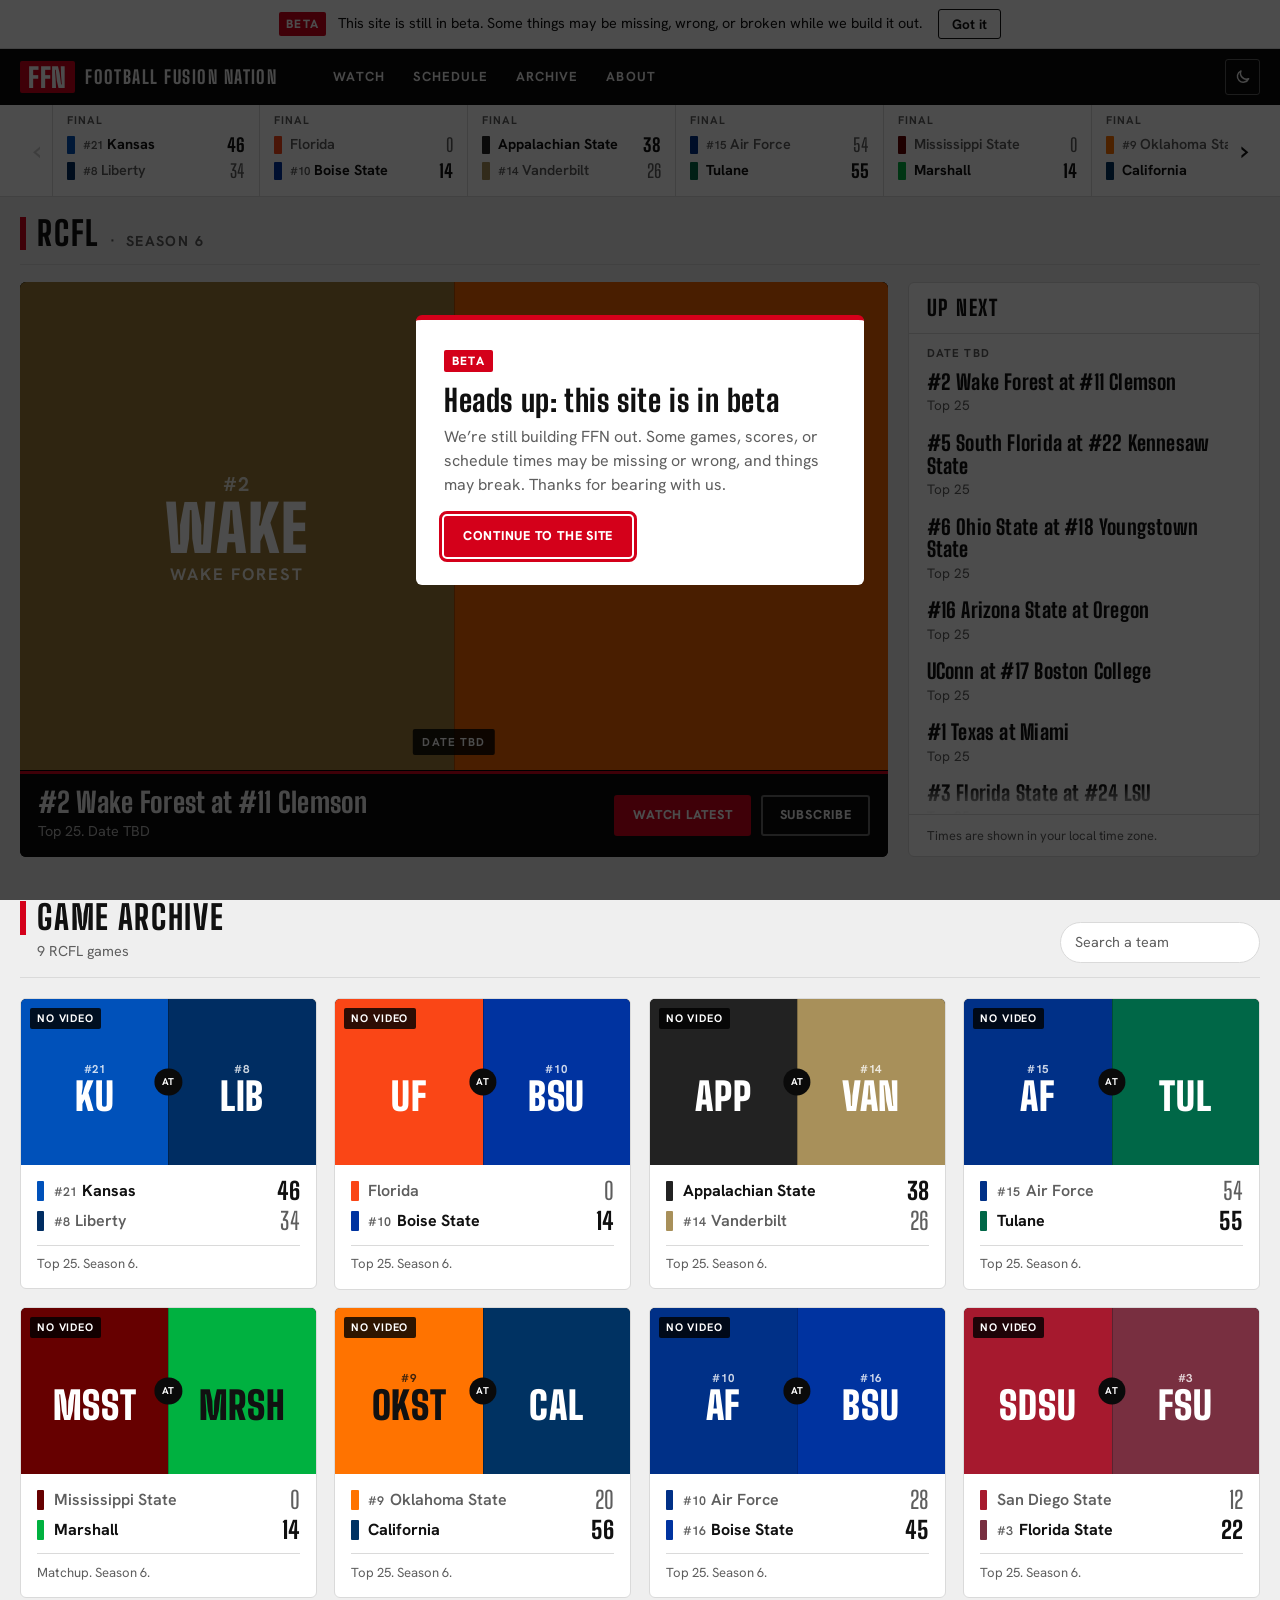
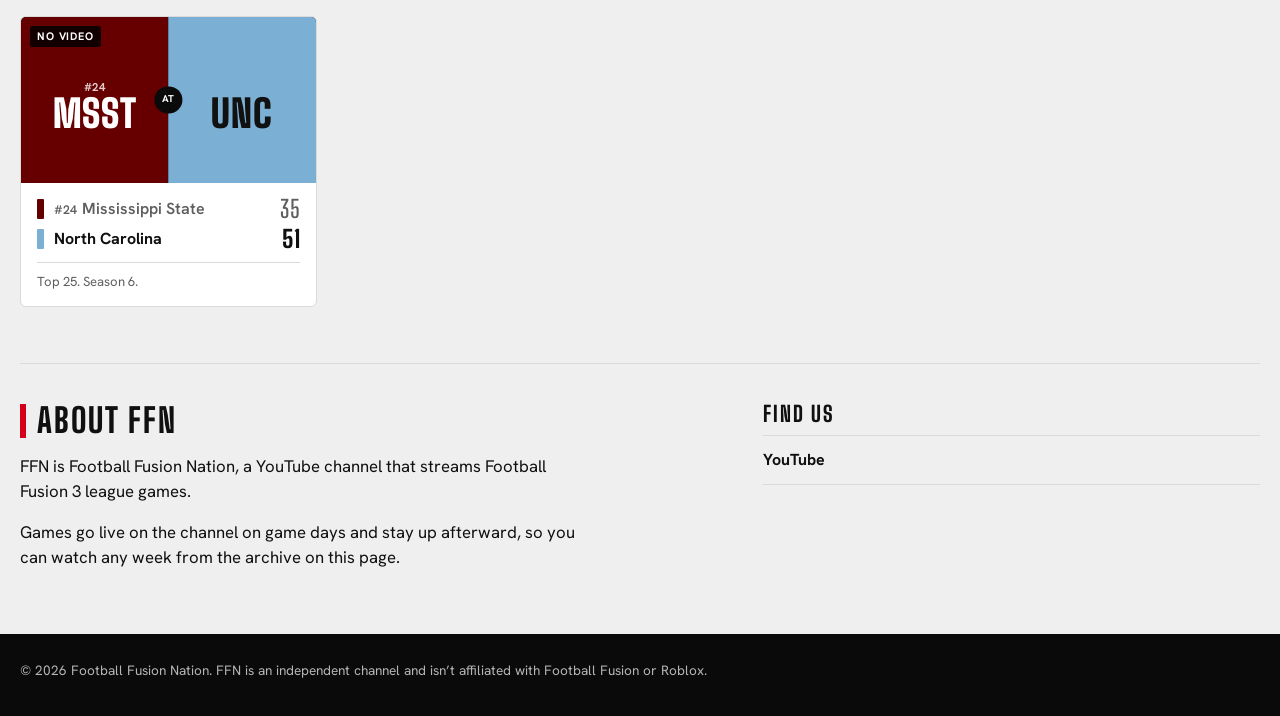
==== commit 32ffafa1: "Add files via upload" ====
--- a/index.html
+++ b/index.html
@@ -63,6 +63,7 @@
 <main>
   <section class="hero wrap" id="watch" aria-labelledby="hero-title">
     <h1 class="sr-only" id="hero-title">Football Fusion Nation: Football Fusion 3 league games, live and on demand</h1>
+    <div class="league-head" id="league-head" hidden></div>
     <div class="seg league-tabs" id="league-tabs" role="group" aria-label="League" hidden></div>
 
     <div class="stage">
--- a/css/style.css
+++ b/css/style.css
@@ -168,6 +168,45 @@
 .empty-title { font: 800 2rem/1.05 var(--display); letter-spacing: .03em; text-transform: uppercase; }
 .empty-body { color: var(--on-ink-muted); max-width: 30rem; }
 
+/* league header (single league) */
+.league-head {
+  display: flex; align-items: baseline; flex-wrap: wrap; gap: .3rem .65rem;
+  margin-bottom: 1.1rem; padding-bottom: .7rem; border-bottom: 1px solid var(--line);
+}
+.lh-name {
+  font: 800 2.1rem/1 var(--display); letter-spacing: .05em; text-transform: uppercase;
+  border-left: 6px solid var(--accent); padding-left: .7rem;
+}
+.lh-dot { color: var(--muted); font-weight: 700; }
+.lh-meta { font: 700 .9rem/1 var(--text); letter-spacing: .1em; text-transform: uppercase; color: var(--muted); }
+
+/* game of the week spotlight (shown in the player slot when nothing is playing) */
+.spotlight { position: absolute; inset: 0; display: flex; }
+.spot-side {
+  container-type: inline-size;
+  flex: 1 1 50%; min-width: 0; display: flex; flex-direction: column; align-items: center; justify-content: center;
+  gap: .4rem; padding: 3rem 3rem 2.6rem; text-align: center;
+}
+.spot-side + .spot-at + .spot-side { box-shadow: inset 1px 0 0 rgba(0, 0, 0, .25); }
+.spot-rank { font: 700 clamp(.85rem, 1.6vw, 1.25rem)/1 var(--text); letter-spacing: .08em; opacity: .85; }
+.spot-abbr { font: 900 clamp(2.6rem, 7vw, 6.25rem)/.9 var(--display); letter-spacing: .02em; max-width: 100%; }
+.spot-abbr { font-size: clamp(2rem, 19cqw, 6.25rem); }
+.spot-name {
+  font: 700 clamp(.62rem, 1.3vw, 1.1rem)/1.25 var(--text); letter-spacing: .12em; text-transform: uppercase;
+  opacity: .9; max-width: 100%;
+}
+.spot-at {
+  position: absolute; left: 50%; top: 50%; transform: translate(-50%, -50%);
+  width: 3.2rem; height: 3.2rem; border-radius: 50%; display: grid; place-items: center;
+  background: var(--deep); color: #fff; font: 700 .8rem/1 var(--text); letter-spacing: .06em; text-transform: uppercase;
+}
+.spot-tag, .spot-when {
+  position: absolute; background: rgba(0, 0, 0, .82); color: #fff; border-radius: 2px;
+  font: 700 .72rem/1 var(--text); letter-spacing: .1em; text-transform: uppercase; padding: .45rem .6rem;
+}
+.spot-tag { top: 1rem; left: 1rem; }
+.spot-when { bottom: 1rem; left: 50%; transform: translateX(-50%); white-space: nowrap; }
+
 /* now playing bar */
 .now {
   display: flex; flex-wrap: wrap; align-items: center; gap: .9rem 1.5rem;
@@ -269,11 +308,22 @@
 button.card { cursor: pointer; transition: border-color .15s, transform .15s; }
 button.card:hover { border-color: var(--ink); transform: translateY(-2px); }
 .card[aria-current="true"] { box-shadow: 0 0 0 2px var(--accent); }
-.card.static .thumb { filter: saturate(.55); }
 .thumb { position: relative; display: block; aspect-ratio: 16 / 9; background: var(--deep); overflow: hidden; }
 .thumb img { display: block; width: 100%; height: 100%; object-fit: cover; }
-.thumb.blank { display: flex; align-items: center; justify-content: center; color: #fff; }
-.blank-abbr { font: 800 2rem/1 var(--display); letter-spacing: .06em; text-shadow: 0 1px 8px rgba(0, 0, 0, .35); }
+.thumb.blank { display: flex; }
+.half {
+  flex: 1 1 50%; min-width: 0; display: flex; flex-direction: column; align-items: center; justify-content: center;
+  gap: .2rem; padding: 1.2rem 1.2rem .4rem; text-align: center;
+}
+.half + .vs + .half { box-shadow: inset 1px 0 0 rgba(0, 0, 0, .25); }
+.half-rank { font: 700 .72rem/1 var(--text); letter-spacing: .06em; opacity: .8; }
+.half-abbr { font: 900 2.4rem/.95 var(--display); letter-spacing: .02em; max-width: 100%; }
+.vs {
+  position: absolute; left: 50%; top: 50%; transform: translate(-50%, -50%);
+  background: var(--deep); color: #fff; border-radius: 50%;
+  width: 1.7rem; height: 1.7rem; display: grid; place-items: center;
+  font: 700 .62rem/1 var(--text); letter-spacing: .04em; text-transform: uppercase;
+}
 .badge {
   position: absolute; top: .55rem; left: .55rem;
   background: rgba(0, 0, 0, .82); color: #fff;
@@ -360,6 +410,12 @@
   .section-head h2, .about h2 { font-size: 1.8rem; }
   .now-title { font-size: 1.5rem; }
   .sc { width: 11.5rem; }
+  .spot-side { padding: 2.4rem .6rem 2.2rem; gap: .25rem; }
+  .spot-at { width: 2.3rem; height: 2.3rem; font-size: .65rem; }
+  .spot-tag, .spot-when { font-size: .6rem; padding: .35rem .45rem; }
+  .spot-tag { top: .6rem; left: .6rem; }
+  .spot-when { bottom: .6rem; }
+  .lh-name { font-size: 1.8rem; }
   .player-empty { gap: .3rem; padding: 1rem; }
   .player-empty .brand-mark { display: none; }
   .empty-title { font-size: 1.5rem; }
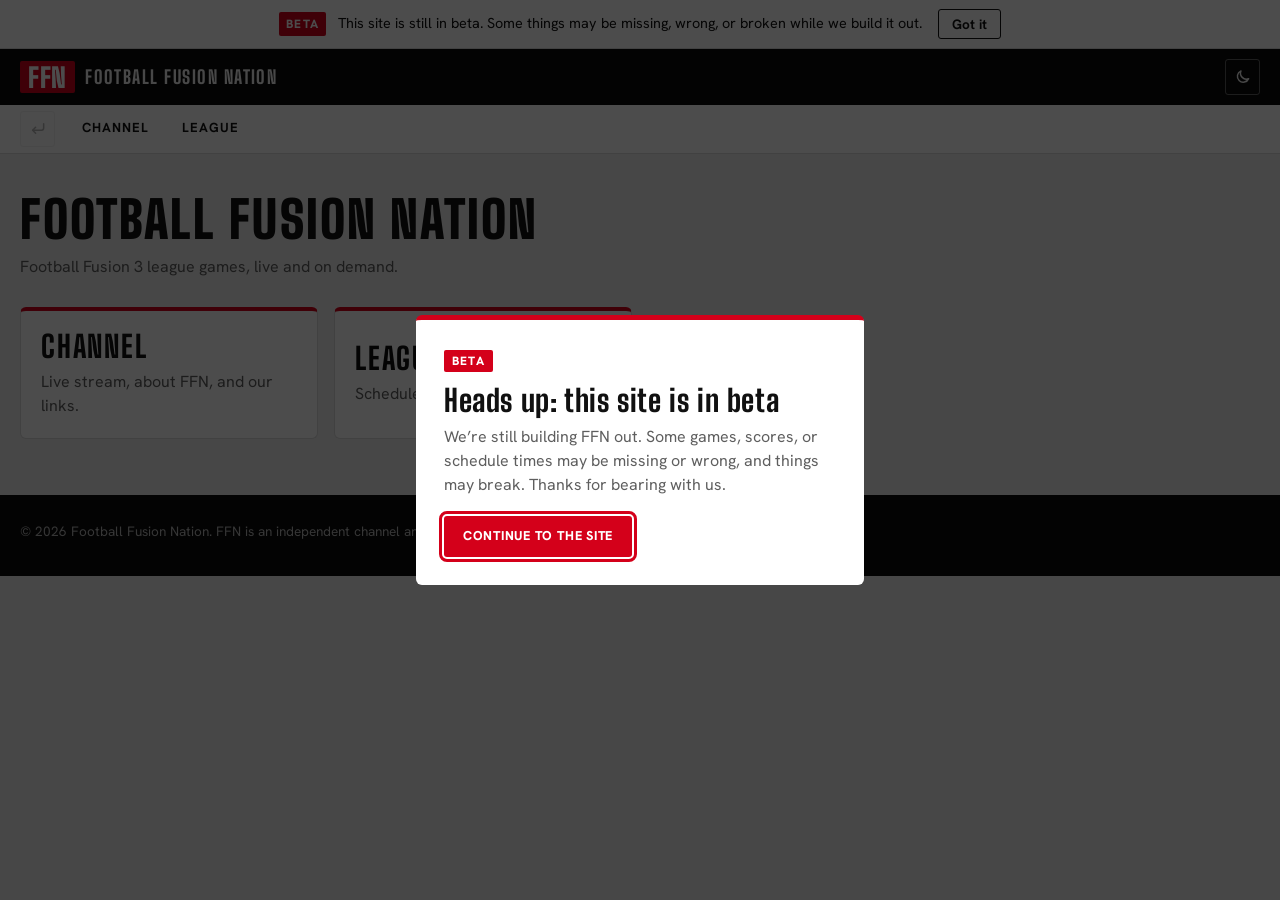
==== commit 26a8b61b: "Add files via upload" ====
--- a/index.html
+++ b/index.html
@@ -34,23 +34,26 @@
 
 <header class="site-header">
   <div class="wrap bar">
-    <a class="brand" href="#watch" aria-label="FFN, Football Fusion Nation">
+    <a class="brand" id="brand" href="#" aria-label="FFN, Football Fusion Nation">
       <span class="brand-mark">FFN</span>
       <span class="brand-name">Football Fusion Nation</span>
     </a>
-    <nav aria-label="Main">
-      <a href="#watch">Watch</a>
-      <a href="#schedule">Schedule</a>
-      <a href="#archive">Archive</a>
-      <a href="#about">About</a>
-    </nav>
-    <a class="live-pill" id="live-pill" href="#watch" hidden><span class="dot" aria-hidden="true"></span>Live<span class="now-word"> now</span></a>
+    <a class="live-pill" id="live-pill" href="#" hidden><span class="dot" aria-hidden="true"></span>Live<span class="now-word"> now</span></a>
     <button class="theme-toggle" id="theme-toggle" type="button" aria-label="Switch to dark mode" aria-pressed="false">
       <svg class="moon" viewBox="0 0 24 24" aria-hidden="true"><path d="M20 14.5A8 8 0 0 1 9.5 4 8 8 0 1 0 20 14.5z"/></svg>
       <svg class="sun" viewBox="0 0 24 24" aria-hidden="true"><circle cx="12" cy="12" r="4"/><path d="M12 2v2M12 20v2M4.9 4.9l1.4 1.4M17.7 17.7l1.4 1.4M2 12h2M20 12h2M4.9 19.1l1.4-1.4M17.7 6.3l1.4-1.4"/></svg>
     </button>
   </div>
 </header>
+
+<div class="hubbar">
+  <div class="wrap hubbar-in">
+    <button class="hub-back" id="hub-back" type="button" aria-label="Back" title="Back" disabled>
+      <svg viewBox="0 0 24 24" aria-hidden="true"><path d="M20 5v6a3 3 0 0 1-3 3H5"/><path d="M9 10l-4 4 4 4"/></svg>
+    </button>
+    <nav class="hub-items" id="hub-items" aria-label="Sections"></nav>
+  </div>
+</div>
 
 <section class="scorestrip" id="scorestrip" aria-label="Scores and upcoming games" hidden>
   <div class="wrap strip-wrap">
@@ -61,6 +64,8 @@
 </section>
 
 <main>
+  <section class="hub wrap" id="hub" aria-live="polite"></section>
+
   <section class="hero wrap" id="watch" aria-labelledby="hero-title">
     <h1 class="sr-only" id="hero-title">Football Fusion Nation: Football Fusion 3 league games, live and on demand</h1>
     <div class="league-head" id="league-head" hidden></div>
--- a/css/style.css
+++ b/css/style.css
@@ -427,3 +427,36 @@
   .dot { animation: none; }
   button.card { transition: none; }
 }
+
+
+/* ---------- overview bar + hub ---------- */
+.hubbar { position: sticky; top: 3.5rem; z-index: 9; background: var(--paper); border-bottom: 1px solid var(--line); }
+.hubbar-in { display: flex; align-items: stretch; gap: .75rem; height: 3rem; }
+.hub-back {
+  flex: none; align-self: center; display: inline-flex; align-items: center; justify-content: center;
+  width: 2.2rem; height: 2.2rem; cursor: pointer;
+  background: transparent; color: var(--ink); border: 1px solid var(--line); border-radius: 3px;
+}
+.hub-back:hover:not([disabled]) { border-color: var(--ink); color: var(--accent); }
+.hub-back[disabled] { opacity: .3; cursor: default; }
+.hub-back svg { width: 1.1rem; height: 1.1rem; fill: none; stroke: currentColor; stroke-width: 2; stroke-linecap: round; stroke-linejoin: round; }
+.hub-items { display: flex; gap: .25rem; overflow-x: auto; scrollbar-width: none; }
+.hub-items button {
+  background: transparent; border: 0; border-bottom: 3px solid transparent; color: var(--ink); cursor: pointer;
+  font: 700 .82rem/1 var(--text); letter-spacing: .08em; text-transform: uppercase; padding: 0 .9rem;
+}
+.hub-items button:hover { color: var(--accent); }
+.hub-items button[aria-current="page"] { border-bottom-color: var(--accent); }
+.hub { padding-block: 2.5rem 3.5rem; }
+.hub h1 { font: 900 clamp(2rem, 5vw, 3.2rem)/1 var(--display); letter-spacing: .04em; text-transform: uppercase; }
+.hub-sub { color: var(--muted); margin-top: .6rem; }
+.tiles { display: grid; grid-template-columns: repeat(auto-fill, minmax(16rem, 1fr)); gap: 1rem; margin-top: 1.75rem; }
+.tile {
+  text-align: left; cursor: pointer; background: var(--paper); color: var(--ink);
+  border: 1px solid var(--line); border-top: 4px solid var(--accent); border-radius: 6px; padding: 1.25rem;
+}
+.tile:hover { border-color: var(--ink); border-top-color: var(--accent); }
+.tile b { display: block; font: 800 1.9rem/1 var(--display); letter-spacing: .06em; text-transform: uppercase; }
+.tile span { display: block; margin-top: .55rem; color: var(--muted); }
+body[data-view="channel"] .schedule, body[data-view="channel"] .league-head { display: none; }
+body[data-view="channel"] .stage { grid-template-columns: minmax(0, 1fr); }
